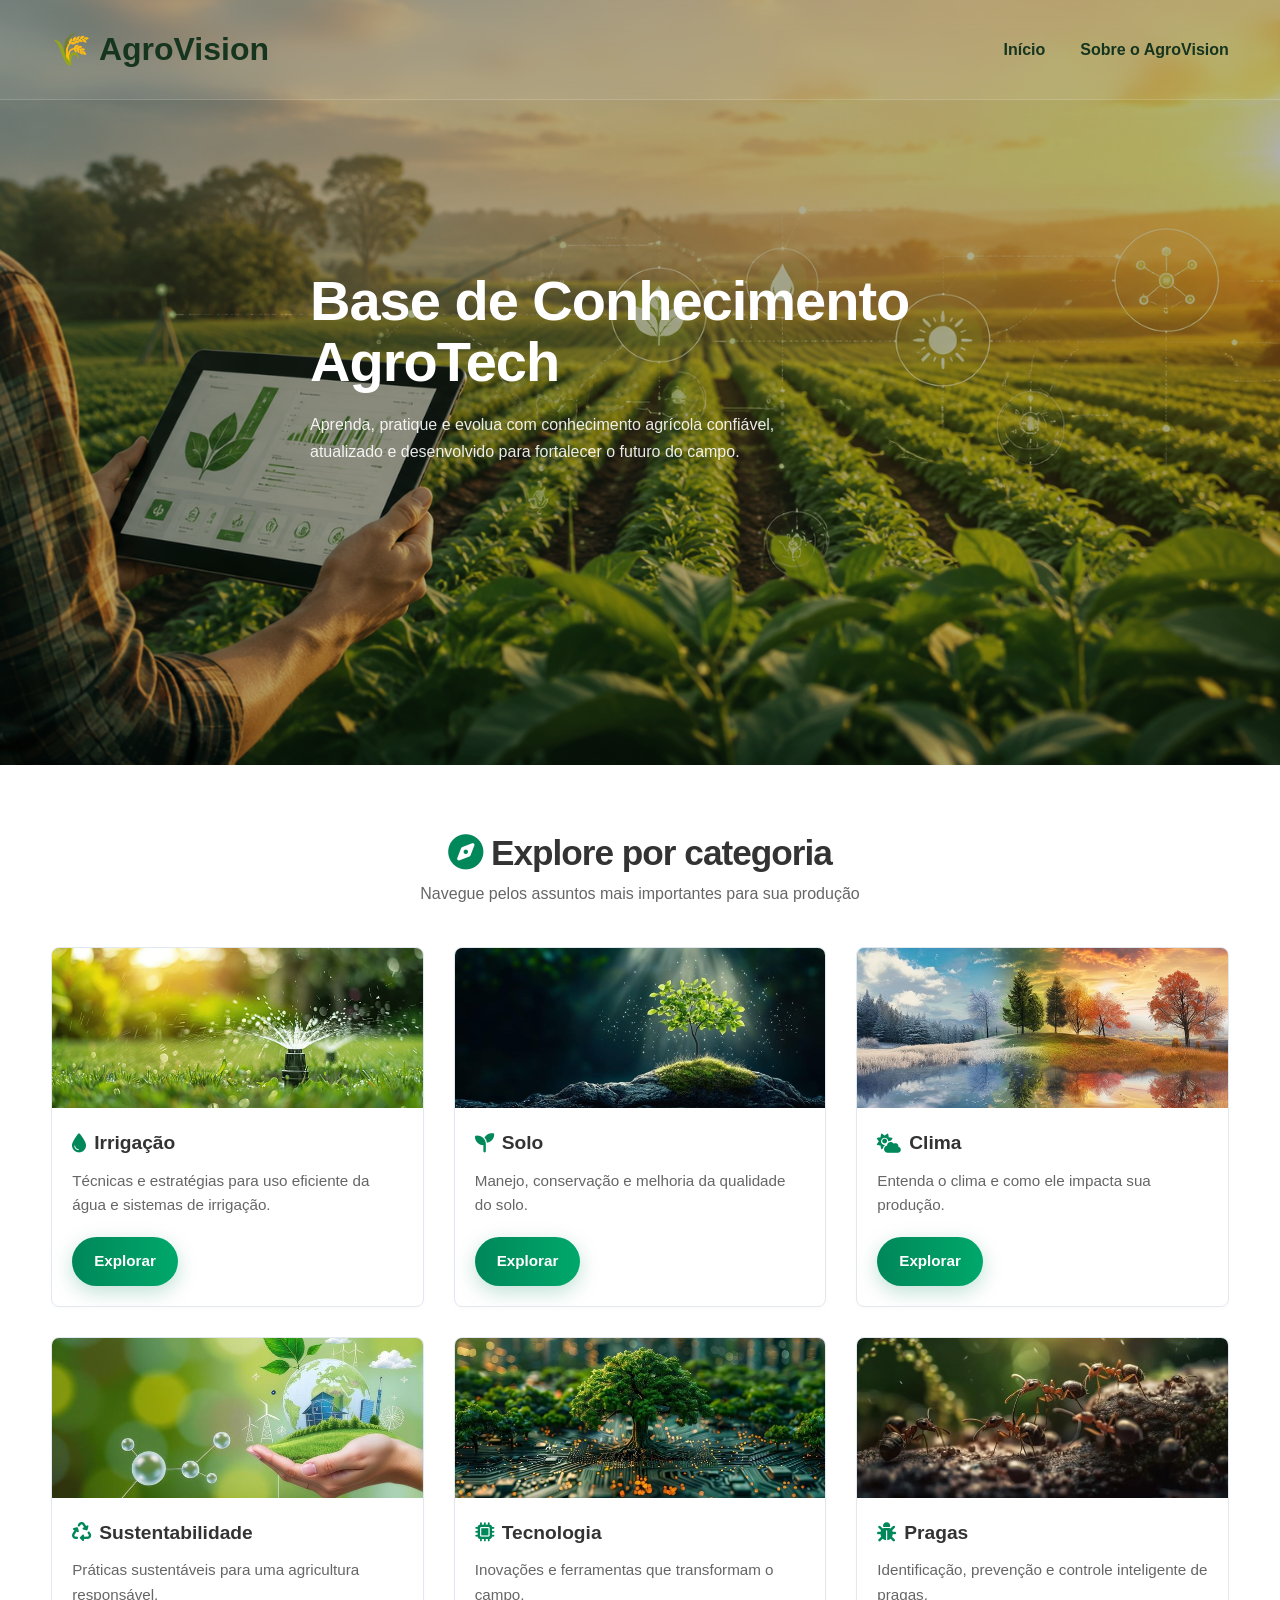
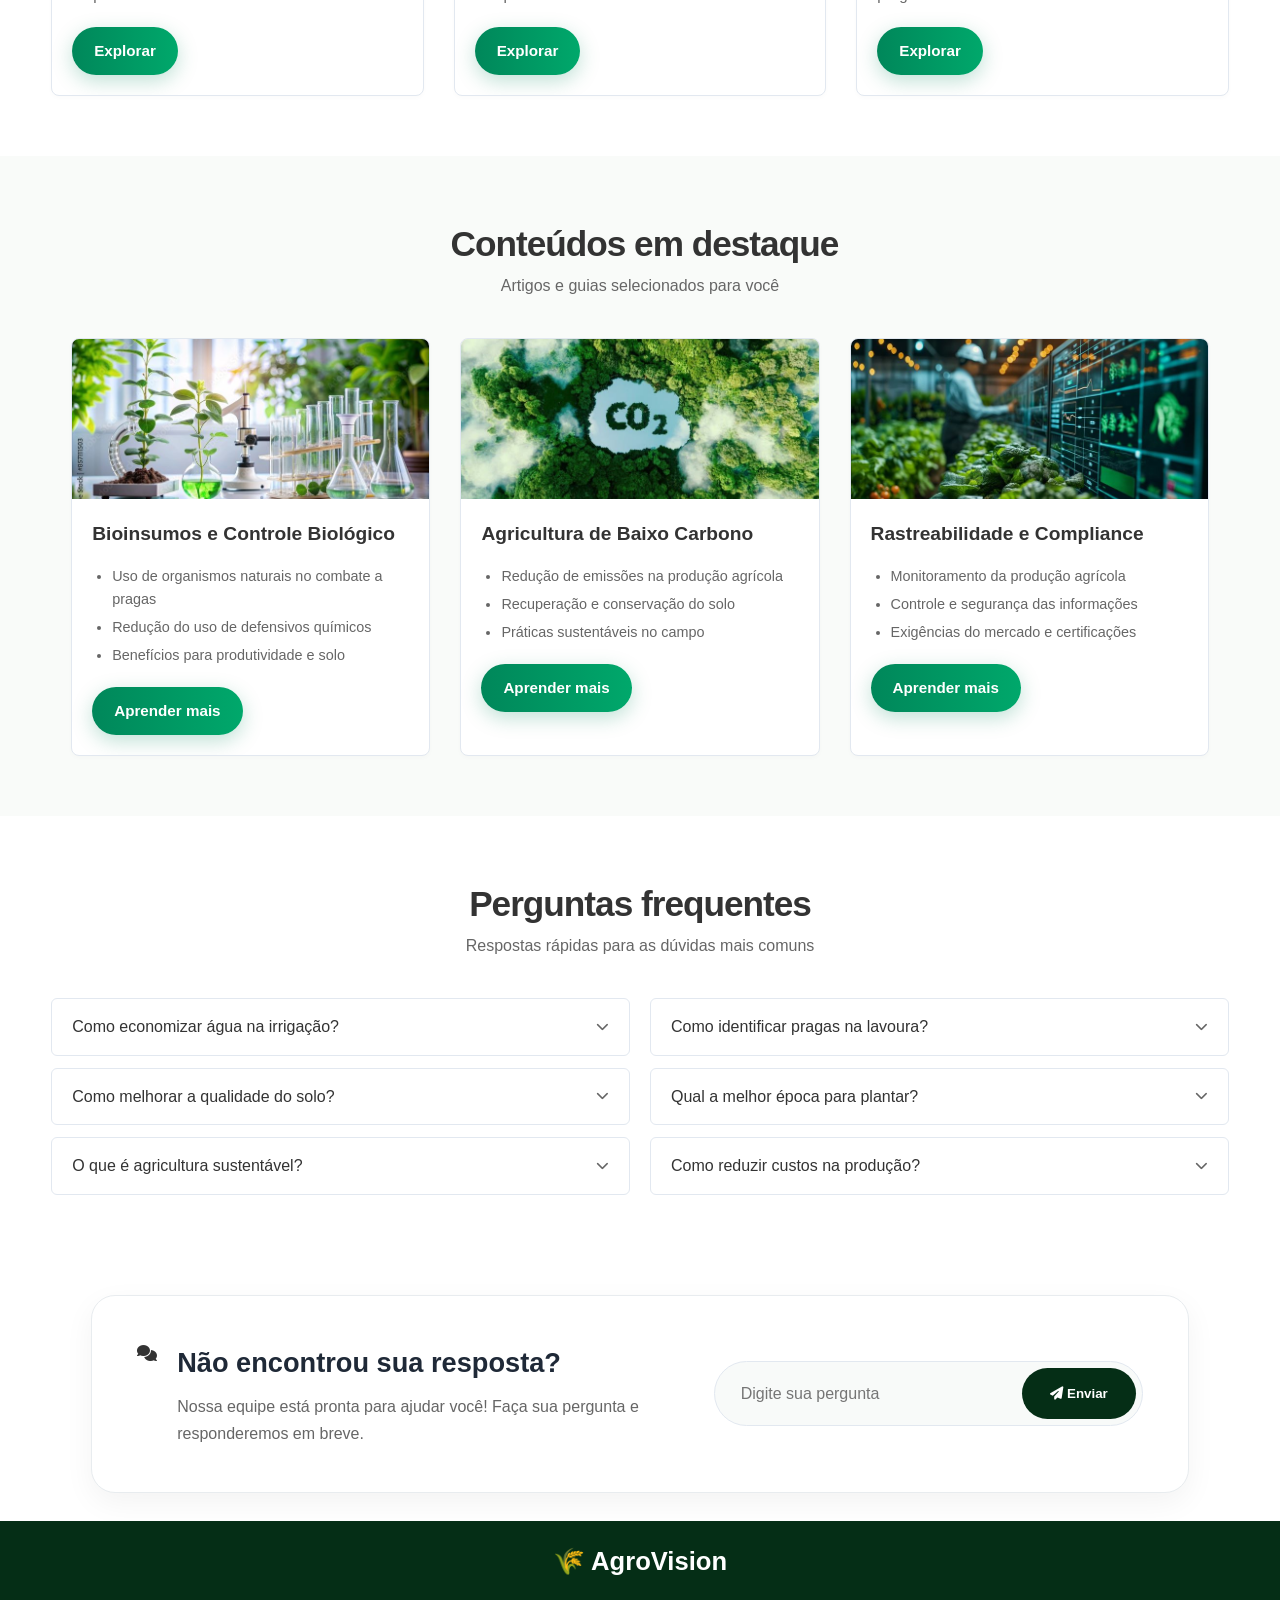
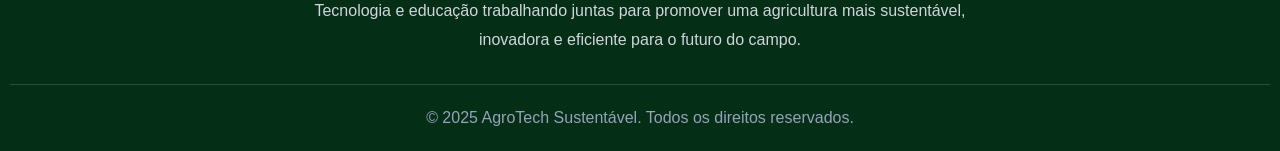
==== modulos/conhecimento/conhecimento.html @ 2d9ae477 "." ====
<!DOCTYPE html>
<html lang="pt-BR">
<head>
    <meta charset="UTF-8">
    <meta name="viewport" content="width=device-width, initial-scale=1.0">
    <title>Base de Conhecimento - AgroTech</title>
    <link rel="stylesheet" href="conhecimento.css">
    <!-- FontAwesome para os ícones (opcional, ou use seus próprios SVGs) -->
    <link rel="stylesheet"
href="https://cdnjs.cloudflare.com/ajax/libs/font-awesome/6.5.2/css/all.min.css">
<link rel="stylesheet" href="/css/global.css">
<script src="/js/global.js"></script>
</head>
<body>

    <!-- HEADER -->
    <header class="header">
    <div class="container nav">
        <div class="logo">
            🌾 AgroVision
        </div>

        <nav>
            <ul>
                <li><a href="../../index.html">Início</a></li>
                <li><a href="/modulos/sobre/sobre.html">Sobre o AgroVision</a></li>
            </ul>
        </nav>
    </div>
    </header>

    <!-- Hero Section -->
    <section class="hero">
    <div class="container">
        <h1>Base de Conhecimento AgroTech</h1>

        <p>
            Aprenda, pratique e evolua com conhecimento agrícola confiável,
            atualizado e desenvolvido para fortalecer o futuro do campo.
        </p>
    </div>
</section>

    <!-- Categorias -->
    <section class="section container">
        <div class="section-title">
            <h2><i class="fa-solid fa-compass text-green"></i> Explore por categoria</h2>
            <p>Navegue pelos assuntos mais importantes para sua produção</p>
        </div>

        <div class="grid-categories">
            <!-- Card 1 -->
<div class="card-category">

    <div class="card-img"
    style="background-image:url('/img/conhecimento/bannerirrigar_BDC.jpeg');">
    </div>

    <div class="card-content">
        <h3>
            <i class="fa-solid fa-droplet text-green"></i>
            Irrigação
        </h3>

        <p>
            Técnicas e estratégias para uso eficiente da água e sistemas de irrigação.
        </p>

        <a href="/modulos/conhecimento/conteudos/irrigacao.html" class="botao">
            Explorar
        </a>
    </div>

</div>

<!-- Card 2 -->
<div class="card-category">

    <div class="card-img"
    style="background-image:url('/img/conhecimento/bannersolo_BDC.jpeg');">
    </div>

    <div class="card-content">

        <h3>
            <i class="fa-solid fa-seedling text-green"></i>
            Solo
        </h3>

        <p>
            Manejo, conservação e melhoria da qualidade do solo.
        </p>

        <a href="/modulos/conhecimento/conteudos/solo.html" class="botao">
            Explorar
        </a>

    </div>

</div>

<!-- Card 3 -->
<div class="card-category">

    <div class="card-img"
    style="background-image:url('/img/conhecimento/bannerclima_BDC.jpeg');">
    </div>

    <div class="card-content">

        <h3>
            <i class="fa-solid fa-cloud-sun text-green"></i>
            Clima
        </h3>

        <p>
            Entenda o clima e como ele impacta sua produção.
        </p>

        <a href="/modulos/conhecimento/conteudos/clima.html" class="botao">
            Explorar
        </a>

    </div>

</div>

<!-- Card 4 -->
<div class="card-category">

    <div class="card-img"
    style="background-image:url('/img/conhecimento/bannersustentabilidade_BDC.jpeg');">
    </div>

    <div class="card-content">

        <h3>
            <i class="fa-solid fa-recycle text-green"></i>
            Sustentabilidade
        </h3>

        <p>
            Práticas sustentáveis para uma agricultura responsável.
        </p>

        <a href="/modulos/conhecimento/conteudos/sustentabilidade.html" class="botao">
            Explorar
        </a>

    </div>

</div>

<!-- Card 5 -->
<div class="card-category">

    <div class="card-img"
    style="background-image:url('/img/conhecimento/bannertech_BDC.jpeg');">
    </div>

    <div class="card-content">

        <h3>
            <i class="fa-solid fa-microchip text-green"></i>
            Tecnologia
        </h3>

        <p>
            Inovações e ferramentas que transformam o campo.
        </p>

        <a href="/modulos/conhecimento/conteudos/tecnologia.html" class="botao">
            Explorar
        </a>

    </div>

</div>

<!-- Card 6 -->
<div class="card-category">

    <div class="card-img"
    style="background-image:url('/img/conhecimento/bannerpragas_BDC.jpeg');">
    </div>

    <div class="card-content">

        <h3>
            <i class="fa-solid fa-bug text-green"></i>
            Pragas
        </h3>

        <p>
            Identificação, prevenção e controle inteligente de pragas.
        </p>

        <a href="/modulos/conhecimento/conteudos/pragas.html" class="botao">
            Explorar
        </a>

    </div>

</div>
</div>
</section>
    <!-- Conteúdos em Destaque -->
<section class="section section-gray">
<div class="container">

<div class="section-title">
<h2>
<i class="fa-solid fa-headse"></i>
Conteúdos em destaque
</h2>

<p>
Artigos e guias selecionados para você
</p>
</div>

<div class="grid-featured">

<!-- Artigo 1 -->

<div class="card-featured">

<div class="card-img"
style="background-image:url('/img/conhecimento/bannerbio_BDC.jpeg');">
</div>

<div class="card-content">

<h3>Bioinsumos e Controle Biológico</h3>

<ul>
<li>Uso de organismos naturais no combate a pragas</li>

<li>Redução do uso de defensivos químicos</li>

<li>Benefícios para produtividade e solo</li>
</ul>

<a href="/modulos/conhecimento/destaque/bioinsumos-controle-biologico.html" class="botao">
            Aprender mais
        </a>

</div>
</div>


<!-- Artigo 2 -->

<div class="card-featured">

<div class="card-img"
style="background-image:url('/img/conhecimento/bannerCO2_BDC.jpeg');">
</div>

<div class="card-content">

<h3>Agricultura de Baixo Carbono</h3>

<ul>

<li>Redução de emissões na produção agrícola</li>

<li>Recuperação e conservação do solo</li>

<li>Práticas sustentáveis no campo</li>

</ul>

<a href="/modulos/conhecimento/destaque/agricultura-baixo-carbono.html" class="botao">
            Aprender mais
        </a>

</div>
</div>


<!-- Artigo 3 -->

<div class="card-featured">

<div class="card-img"
style="background-image:url('/img/conhecimento/bannermonitorar_BDC.jpeg');">
</div>

<div class="card-content">

<h3>Rastreabilidade e Compliance</h3>

<ul>

<li>Monitoramento da produção agrícola</li>

<li>Controle e segurança das informações</li>

<li>Exigências do mercado e certificações</li>

</ul>

<a href="/modulos/conhecimento/destaque/rastreabilidade-compliance.html" class="botao">
            Aprender mais
        </a>

</div>
</div>

</div>
</div>
</section>

    <!-- Perguntas Frequentes -->
    <section class="section container">
        <div class="section-title">
            <h2>Perguntas frequentes</h2>
            <p>Respostas rápidas para as dúvidas mais comuns</p>
        </div>

        <div class="faq-grid">
            <div class="faq-col">
                <div class="faq-item">
                    <div class="faq-question">
                        <span>Como economizar água na irrigação?</span>
                        <i class="fa-solid fa-chevron-down"></i>
                    </div>
                    <div class="faq-answer">
                        <p>Utilize sistemas de gotejamento, monitore a umidade do solo e faça irrigações nos períodos mais frescos do dia (início da manhã ou fim da tarde) para reduzir a evaporação.</p>
                    </div>
                </div>
                <div class="faq-item">
                    <div class="faq-question">
                        <span>Como melhorar a qualidade do solo?</span>
                        <i class="fa-solid fa-chevron-down"></i>
                    </div>
                    <div class="faq-answer">
                        <p>Realize análise de solo regularmente, aplique matéria orgânica, faça rotação de culturas e evite o maquinário pesado excessivo para prevenir a compactação.</p>
                    </div>
                </div>
                <div class="faq-item">
                    <div class="faq-question">
                        <span>O que é agricultura sustentável?</span>
                        <i class="fa-solid fa-chevron-down"></i>
                    </div>
                    <div class="faq-answer">
                        <p>É um modelo que equilibra a produção de alimentos com a preservação ambiental, viabilidade econômica e justiça social, garantindo recursos para o futuro.</p>
                    </div>
                </div>
            </div>

            <div class="faq-col">
                <div class="faq-item">
                    <div class="faq-question">
                        <span>Como identificar pragas na lavoura?</span>
                        <i class="fa-solid fa-chevron-down"></i>
                    </div>
                    <div class="faq-answer">
                        <p>Faça o monitoramento constante caminhando pela área técnica (MIP), observe manchas, furos nas folhas e a presença direta de insetos ou vetores.</p>
                    </div>
                </div>
                <div class="faq-item">
                    <div class="faq-question">
                        <span>Qual a melhor época para plantar?</span>
                        <i class="fa-solid fa-chevron-down"></i>
                    </div>
                    <div class="faq-answer">
                        <p>Depende da cultura escolhida e do zoneamento climático da sua região. Consulte o calendário agrícola local ou o ZARC da Embrapa.</p>
                    </div>
                </div>
                <div class="faq-item">
                    <div class="faq-question">
                        <span>Como reduzir custos na produção?</span>
                        <i class="fa-solid fa-chevron-down"></i>
                    </div>
                    <div class="faq-answer">
                        <p>Invista em tecnologia de precisão, faça compras coletivas de insumos, previna pragas antes que virem infestações e faça a manutenção preventiva de maquinários.</p>
                    </div>
                </div>
            </div>
        </div>
    </section>

    <!-- Banner Final CTA -->
    <section class="container cta-section">
        <div class="cta-box">
            <div class="cta-content">
                <div class="cta-icon-wrapper">
                    <i class="fa-solid fa-comments"></i>
                </div>
                <div>
                    <h3>Não encontrou sua resposta?</h3>
                    <p>Nossa equipe está pronta para ajudar você! Faça sua pergunta e responderemos em breve.</p>
                </div>
            </div>
            <div class="search-box">
    <input type="text" placeholder="Digite sua pergunta">
    <button class="btn-search">
<i class="fa-solid fa-paper-plane"></i>
Enviar
</button>
</div>
        </div>
    </section>
    <!-- FOOTER -->
<footer>

    <div class="container footer-grid">

        <div class="footer-brand">

            <h3>
                🌾 AgroVision
            </h3>

            <p>
                Tecnologia e educação trabalhando juntas para promover uma
                agricultura mais sustentável, inovadora e eficiente para o
                futuro do campo.
            </p>

        </div>

    </div>

    <div class="copyright">
        <p>&copy; 2025 AgroTech Sustentável. Todos os direitos reservados.</p>
    </div>

</footer>

    <script src="/modulos/conhecimento/conteudos.js"></script>
<script src="/modulos/conhecimento/conhecimento.js"></script>
</body>
</html>
---- modulos/conhecimento/conhecimento.css ----
/* ========================================
   CONFIGURAÇÕES GERAIS E VARIÁVEIS
======================================== */
:root {
    --primary-color: #00875a;
    --primary-dark: #006644;
    --text-color: #333333;
    --text-light: #666666;
    --bg-light: #f9fbf9;
    --border-color: #e2e8f0;
    --white: #ffffff;
}

* {
    margin: 0;
    padding: 0;
    box-sizing: border-box;
    font-family: 'Segoe UI', Tahoma, Geneva, Verdana, sans-serif;
}

body {
    background-color: var(--white);
    color: var(--text-color);
    line-height: 1.6;
}

/* Base unificada para o alinhamento centralizado das seções */
.container {
    width: 100%;
    max-width: 1200px;
    margin: 0 auto;
    padding: 0 20px;
}

.text-green {
    color: var(--primary-color);
}

/* ========================================
   HERO PROFISSIONAL
======================================== */

.hero{
    min-height:85vh;

    background:
    linear-gradient(
        rgba(0,0,0,.30),
        rgba(0,0,0,.30)
    ),
    url('/img/conhecimento/bannerconhecimento.png');

    background-size:cover;
    background-position:center;

    display:flex;
    align-items:center;
}

.hero .container{
    max-width:700px;

    display:flex;
    flex-direction:column;
    align-items:flex-start;

    padding:0 20px;
}

.hero h1{
font-size:3.5rem;
font-weight:700;
letter-spacing:-1px;
line-height:1.1;

color:white;

margin-bottom:18px;
}

.hero p{

max-width:520px;

font-size:1rem;

font-weight:400;

line-height:1.7;

color:rgba(255,255,255,.90);

margin-bottom:30px;
}

.hero .botao{
padding:14px 28px;

border-radius:50px;

background:#00875a;

color:white;

font-weight:600;

text-decoration:none;

transition:.3s;
}

.hero .botao:hover{
transform:translateY(-3px);
background:#006644;
}

/* Responsivo */

@media(max-width:768px){

.hero{
min-height:70vh;
text-align:center;
}

.hero .container{
align-items:center;
}

.hero h1{
font-size:2.5rem;
}

.hero p{
font-size:1rem;
}

}
/* ========================================
   BOTÕES E ELEMENTOS DE INTERAÇÃO
======================================== */

.botao{

display:inline-flex;
align-items:center;
justify-content:center;

padding:12px 22px;

background:linear-gradient(
90deg,
#00875a,
#00a86b
);

color:white;
text-decoration:none;

font-weight:600;
font-size:.95rem;

border-radius:50px;

transition:.4s;

box-shadow:
0 6px 20px rgba(0,135,90,.25);
}

.botao:hover{

transform:translateY(-4px);

box-shadow:
0 12px 25px rgba(0,135,90,.35);

background:linear-gradient(
90deg,
#006644,
#00875a
);

}
.btn-primary {
    background-color: var(--primary-color);
    color: var(--white) !important;
    padding: 8px 16px;
    border-radius: 6px;
    transition: background 0.3s;
    text-decoration: none;
}

.btn-primary:hover {
    background-color: var(--primary-dark);
}

.btn-outline {
    display: inline-block;
    border: 1px solid var(--border-color);
    color: var(--text-color);
    text-decoration: none;
    padding: 6px 16px;
    border-radius: 4px;
    font-size: 0.9rem;
    transition: all 0.3s;
    text-align: center;
}

.btn-outline:hover {
    border-color: var(--primary-color);
    color: var(--primary-color);
}

/* ========================================
   SEÇÕES GERAIS E GRIDS
======================================== */
.section {
    padding: 60px 0;
}

.section-gray {
    background-color: var(--bg-light);
}

.section-title {
    text-align: center;
    margin-bottom: 40px;
}

.section-title h2{
font-size:2.2rem;
font-weight:700;
letter-spacing:-1px;
}

.section-title p {
    color: var(--text-light);
}

/* Grid estrutural das Categorias */
.grid-categories, 
.grid-featured {
    display: grid;
    grid-template-columns: repeat(auto-fit, minmax(320px, 1fr));
    gap: 30px;
}

/* ========================================
   CARDS (CATEGORIAS E DESTAQUES)
======================================== */
.card-category, 
.card-featured {
    background: var(--white);
    border: 1px solid var(--border-color);
    border-radius: 8px;
    overflow: hidden;
    box-shadow: 0 2px 5px rgba(0,0,0,0.02);
}

.card-img {
    height: 160px;
    background-size: cover;
    background-position: center;
    position: relative;
}

.card-content {
    padding: 20px;
}

.card-content h3 {
    margin-bottom: 10px;
    font-size: 1.2rem;
    display: flex;
    align-items: center;
    gap: 8px;
}

.card-content p {
    color: var(--text-light);
    font-size: 0.95rem;
    margin-bottom: 20px;
    min-height: 45px;
}

/* Emblemas / Badges dos Cards */
.badges {
    position: absolute;
    top: 15px;
    left: 15px;
    right: 15px;
    display: flex;
    justify-content: space-between;
}

.badge {
    padding: 4px 10px;
    border-radius: 20px;
    font-size: 0.75rem;
    font-weight: bold;
    color: var(--white);
}

.badge-irriga { background-color: #2b6cb0; }
.badge-solo { background-color: #744210; }
.badge-sust { background-color: #2f855a; }

.badge-level { background-color: #ecc94b; color: #744210; }
.badge-level-easy { background-color: #48bb78; }
.badge-level-hard { background-color: #f56565; }

.card-featured ul {
    margin: 15px 0 20px 20px;
    color: var(--text-light);
    font-size: 0.9rem;
}

.card-featured ul li {
    margin-bottom: 5px;
}

/* ========================================
   FAQ (SISTEMA DE ACORDEÃO)
======================================== */
.faq-grid {
    display: grid;
    grid-template-columns: 1fr 1fr;
    gap: 20px;
}

@media (max-width: 768px) {
    .faq-grid { grid-template-columns: 1fr; }
}

.faq-item {
    border: 1px solid var(--border-color);
    border-radius: 6px;
    margin-bottom: 12px;
    background: var(--white);
    overflow: hidden;
}

.faq-question {
    padding: 15px 20px;
    display: flex;
    justify-content: space-between;
    align-items: center;
    cursor: pointer;
    font-weight: 500;
    user-select: none;
}

.faq-question i {
    font-size: 0.8rem;
    transition: transform 0.3s;
    color: var(--text-light);
}

.faq-answer {
    max-height: 0;
    overflow: hidden;
    transition: max-height 0.3s ease-out;
    background-color: var(--bg-light);
}

.faq-answer p {
    padding: 15px 20px;
    color: var(--text-light);
    font-size: 0.95rem;
}

.faq-item.active .faq-answer {
    max-height: 200px;
}

.faq-item.active .faq-question i {
    transform: rotate(180deg);
}

/* ========================================

   CTA - ÁREA DE PERGUNTAS

======================================== */
.cta-section{
    padding: 28px 40px;
    margin-top: 40px;
    margin-bottom: 60px;
}


.cta-box{
background:white;
border:1px solid #e8ecef;
border-radius:24px;
padding:45px;
display:grid;
grid-template-columns:1fr .8fr;
align-items:center;
gap:40px;
box-shadow:
0 10px 30px rgba(0,0,0,.05);
transition:.4s;
}



.cta-box:hover{
transform:translateY(-4px);
box-shadow:
0 15px 40px rgba(0,0,0,.08);
}



.cta-content{
display:flex;
align-items:flex-start;
gap:20px;
}



.cta-icon{
    min-width: 800px;      /* Aumentado de 65px para 80px */
    height: 800px;         /* Aumentado de 65px para 80px */
    display: flex;
    align-items: center;
    justify-content: center;
    font-size: 2.2rem;    /* Aumentado de 1.5rem para 2.2rem */
    border-radius: 18px;
    background: #e8f7ef;
    color: #00875a;
}



.cta-content h3{
font-size:1.7rem;
margin-bottom:8px;
color:#1f2937;
}



.cta-content p{
line-height:1.7;
color:#666;
max-width:500px;
}



/* campo */
.search-box{
display:flex;
background:#f8faf9;
border:1px solid #e2e8f0;
border-radius:60px;
padding:6px;
height:65px;
}



.search-box input{
flex:1;
border:none;
background:transparent;
padding:0 20px;
outline:none;
font-size:1rem;
}



.btn-search{
border:none;
padding:0 28px;
border-radius:50px;
background:#052e16;
color:white;
font-weight:600;
cursor:pointer;
transition:.3s;
}



.btn-search:hover{
background:#006644;
}



@media(max-width:900px){



.cta-box{
grid-template-columns:1fr;
text-align:center;
}



.cta-content{
flex-direction:column;
align-items:center;
}



}
---- css/global.css ----
/* ========================================
   CONTAINER
======================================== */

.container {
    width: 92%;
    max-width: 1400px;
    margin: 0 auto;
}

/* ========================================
   HEADER
======================================== */

.header {
    position: fixed;
    top: 0;
    left: 0;
    width: 100%;
    z-index: 999;
    backdrop-filter: blur(12px);
    background: rgba(255,255,255,0.08);
    border-bottom: 1px solid rgba(255,255,255,0.15);
    transition: .3s;
}

/* ========================================
   NAVBAR
======================================== */

.nav {
    display: flex;
    justify-content: space-between;
    align-items: center;
    padding: 24px 0;
}

/* ========================================
   LOGO
======================================== */

.logo {
    display: flex;
    align-items: center;
    gap: 12px;
    font-size: 2rem;
    font-weight: 800;
    color: #16351f;
}

/* ========================================
   MENU
======================================== */

nav ul {
    display: flex;
    align-items: center;
    gap: 35px;
    list-style: none;
}

nav a {
    text-decoration: none;
    color: #16351f;
    font-size: 1rem;
    font-weight: 600;
    position: relative;
    transition: .3s;
}

/* LINHA MENU */

nav a::after {
    content: '';
    position: absolute;
    left: 0;
    bottom: -6px;
    width: 0;
    height: 2px;
    background: #2E7D32;
    transition: .3s;
}

nav a:hover::after {
    width: 100%;
}

nav a.active::after {
    width: 100%;
}

/* FOOTER */

footer {
    width: 100%;
    background: #052e16;
    color: white;
    padding: 20px 10px;
}

.footer-grid {
    max-width: 1200px;
    margin: 0 auto;
    display: flex;
    justify-content: center;
    align-items: center;
}

.footer-brand {
    text-align: center;
    max-width: 700px;
}

.footer-brand h3 {
    font-size: 1.6rem;
    margin-bottom: 15px;
}

.footer-brand p {
    color: #d1d5db;
    line-height: 1.8;
}

.copyright {
    border-top: 1px solid rgba(255,255,255,.15);
    margin-top: 30px;
    padding-top: 20px;
    text-align: center;
    color: #94a3b8;
}

/* RESPONSIVO FOOTER */

@media(max-width: 768px) {
    .footer-brand h3 {
        font-size: 1.2rem;
    }
}
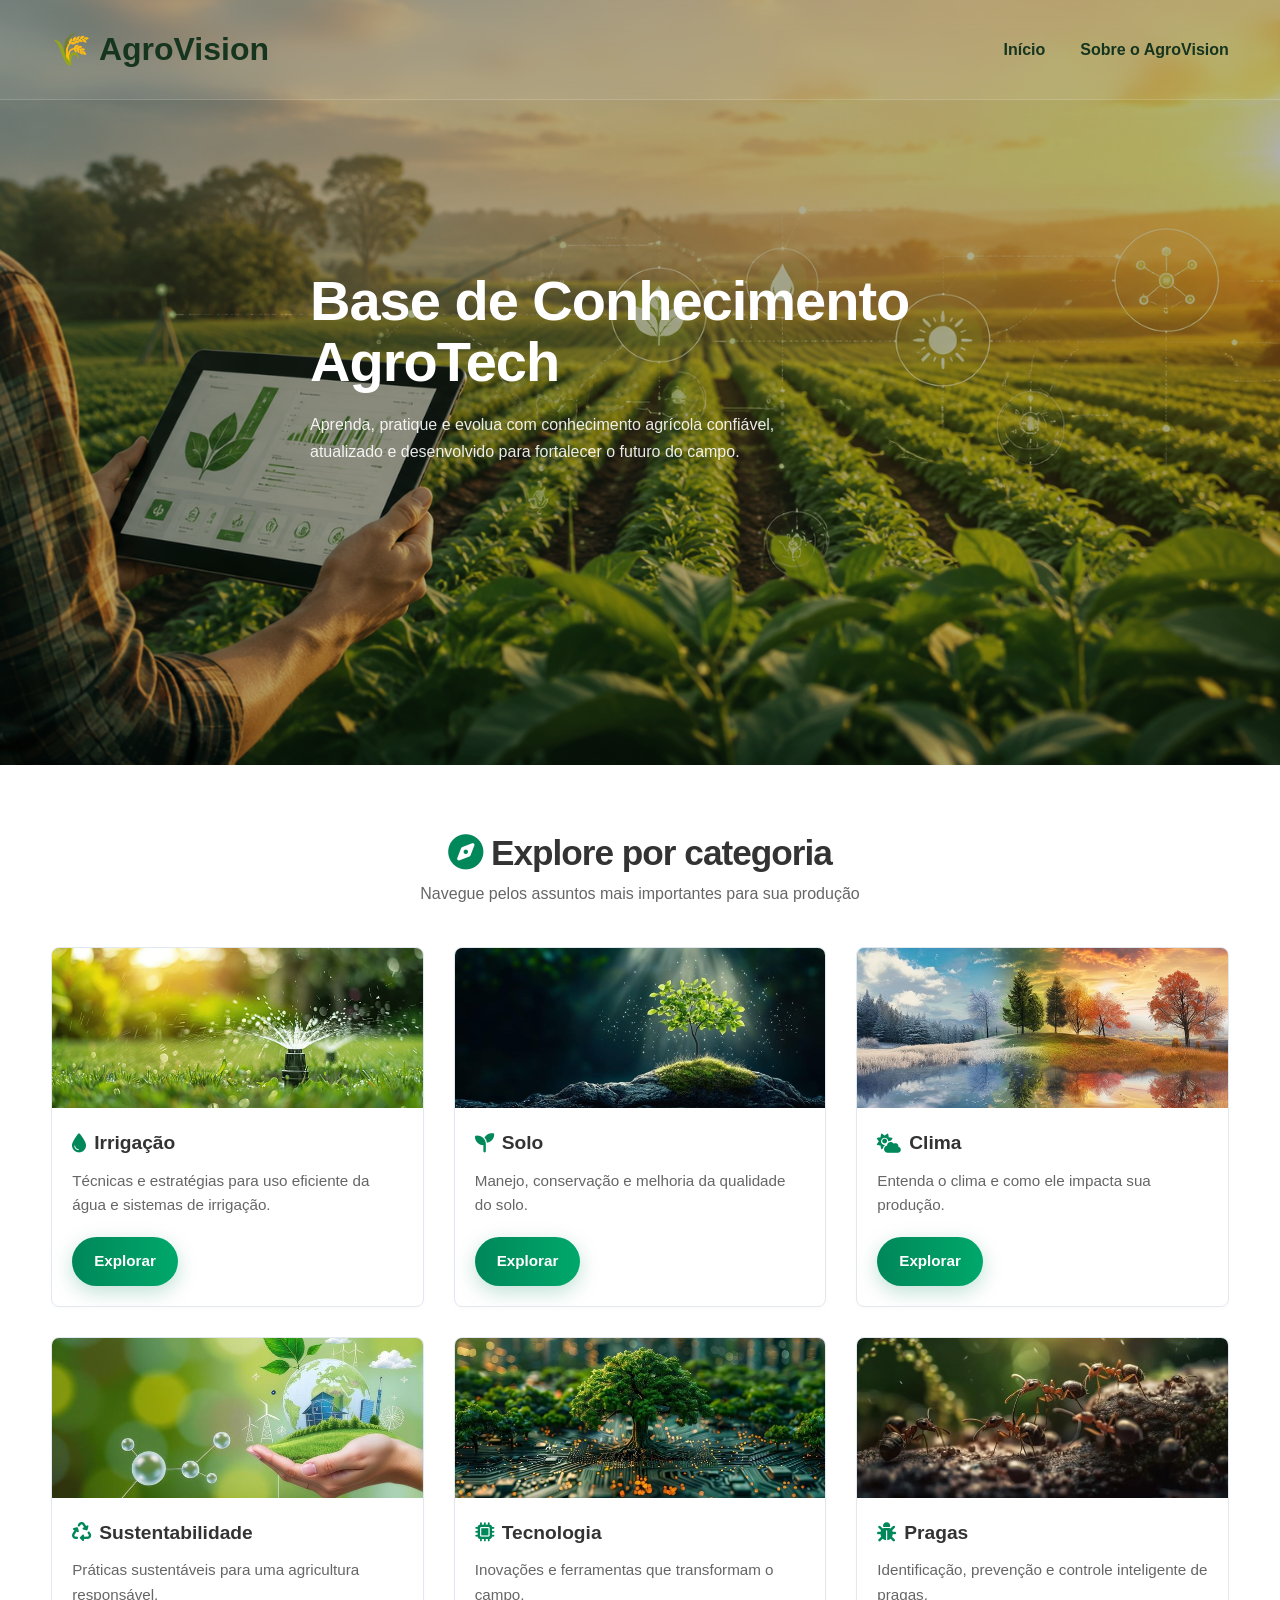
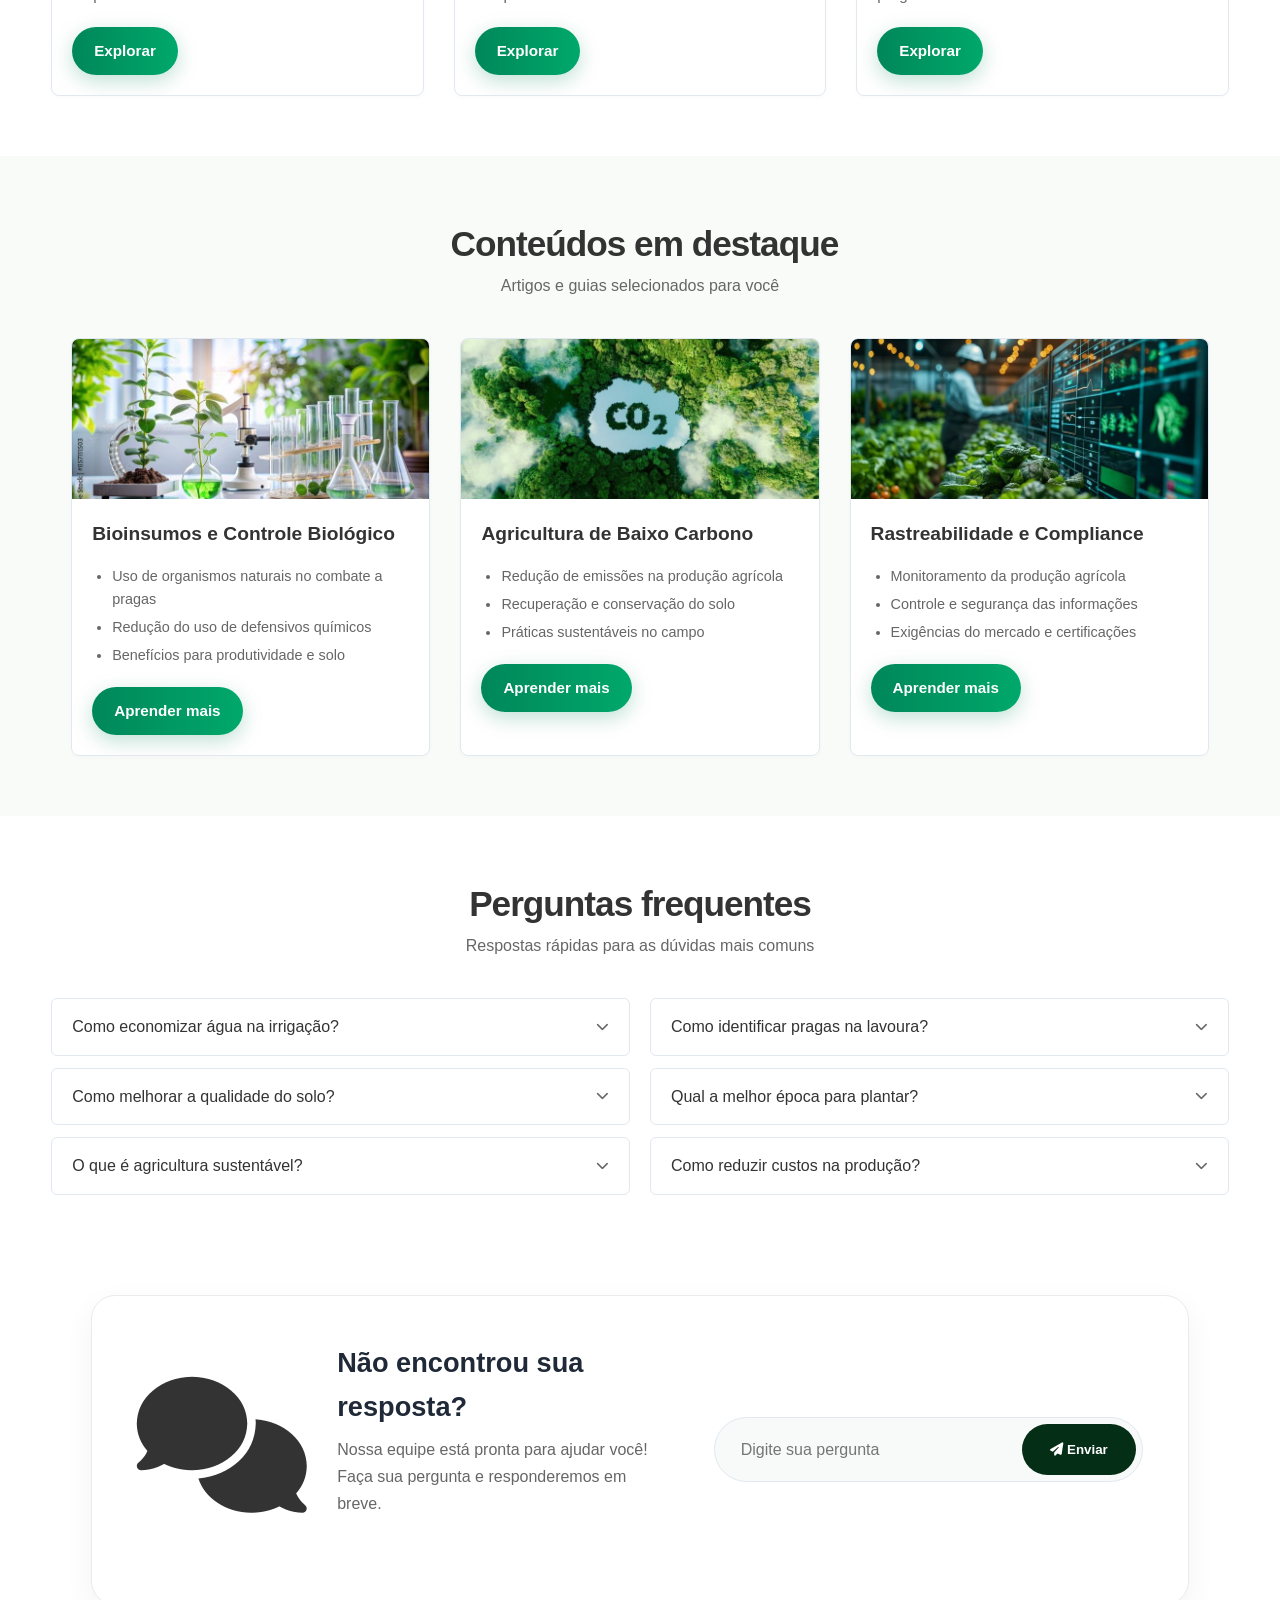
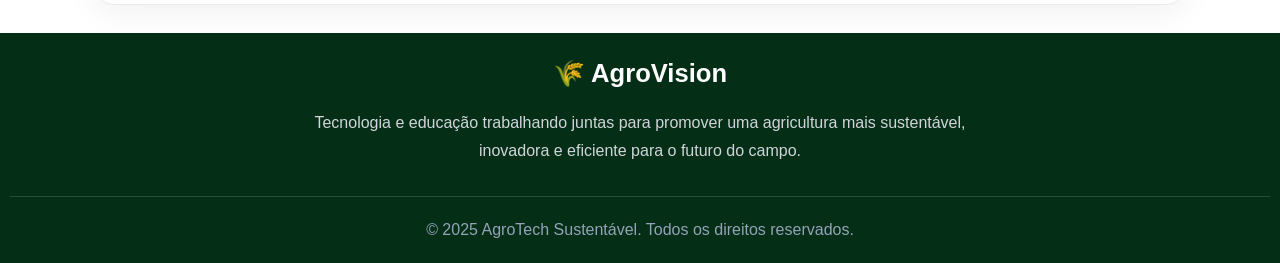
==== commit 932dd845: "." ====
--- a/modulos/conhecimento/conhecimento.html
+++ b/modulos/conhecimento/conhecimento.html
@@ -386,7 +386,7 @@
     <section class="container cta-section">
         <div class="cta-box">
             <div class="cta-content">
-                <div class="cta-icon-wrapper">
+                <div class="cta-icon">
                     <i class="fa-solid fa-comments"></i>
                 </div>
                 <div>
--- a/modulos/conhecimento/conhecimento.css
+++ b/modulos/conhecimento/conhecimento.css
@@ -423,15 +423,9 @@
 
 
 .cta-icon{
-    min-width: 800px;      /* Aumentado de 65px para 80px */
-    height: 800px;         /* Aumentado de 65px para 80px */
-    display: flex;
-    align-items: center;
-    justify-content: center;
-    font-size: 2.2rem;    /* Aumentado de 1.5rem para 2.2rem */
-    border-radius: 18px;
-    background: #e8f7ef;
-    color: #00875a;
+    font-size:8.5rem;
+font-weight:700;
+letter-spacing:10px;
 }
 
 
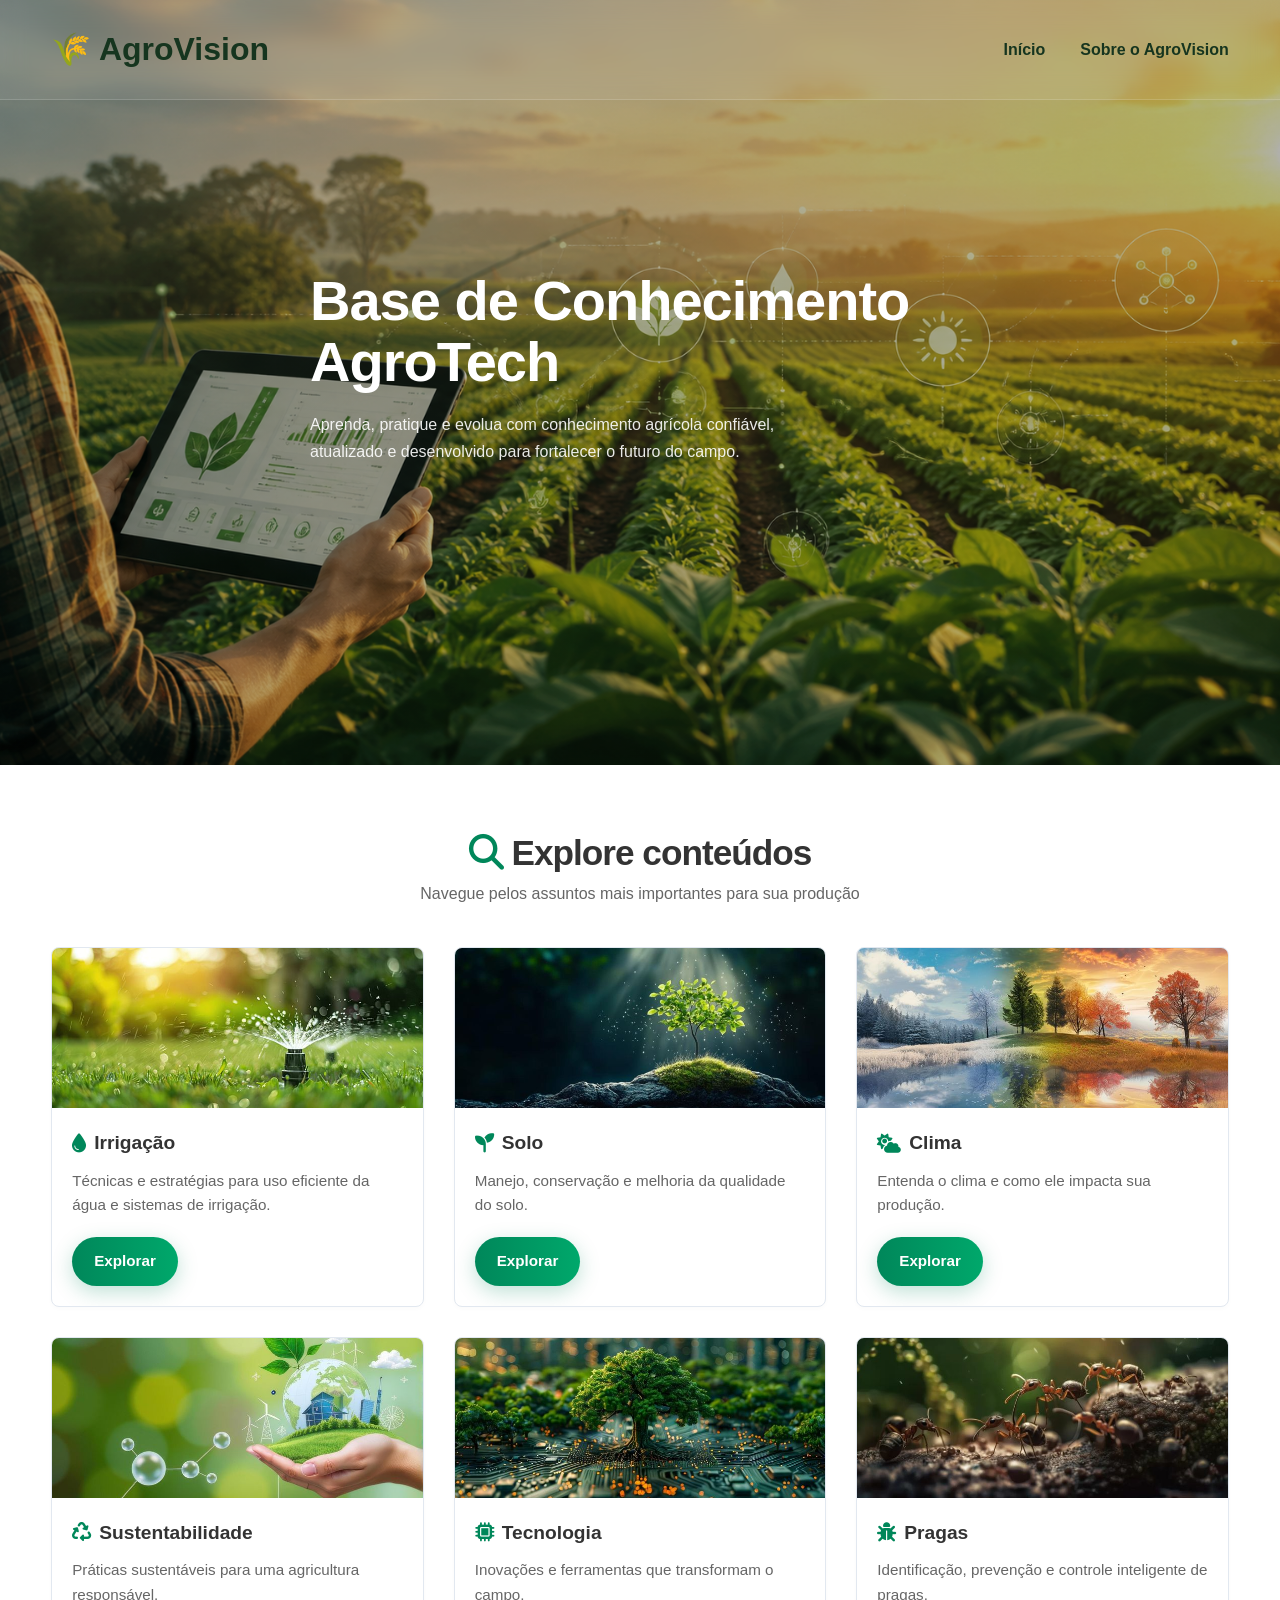
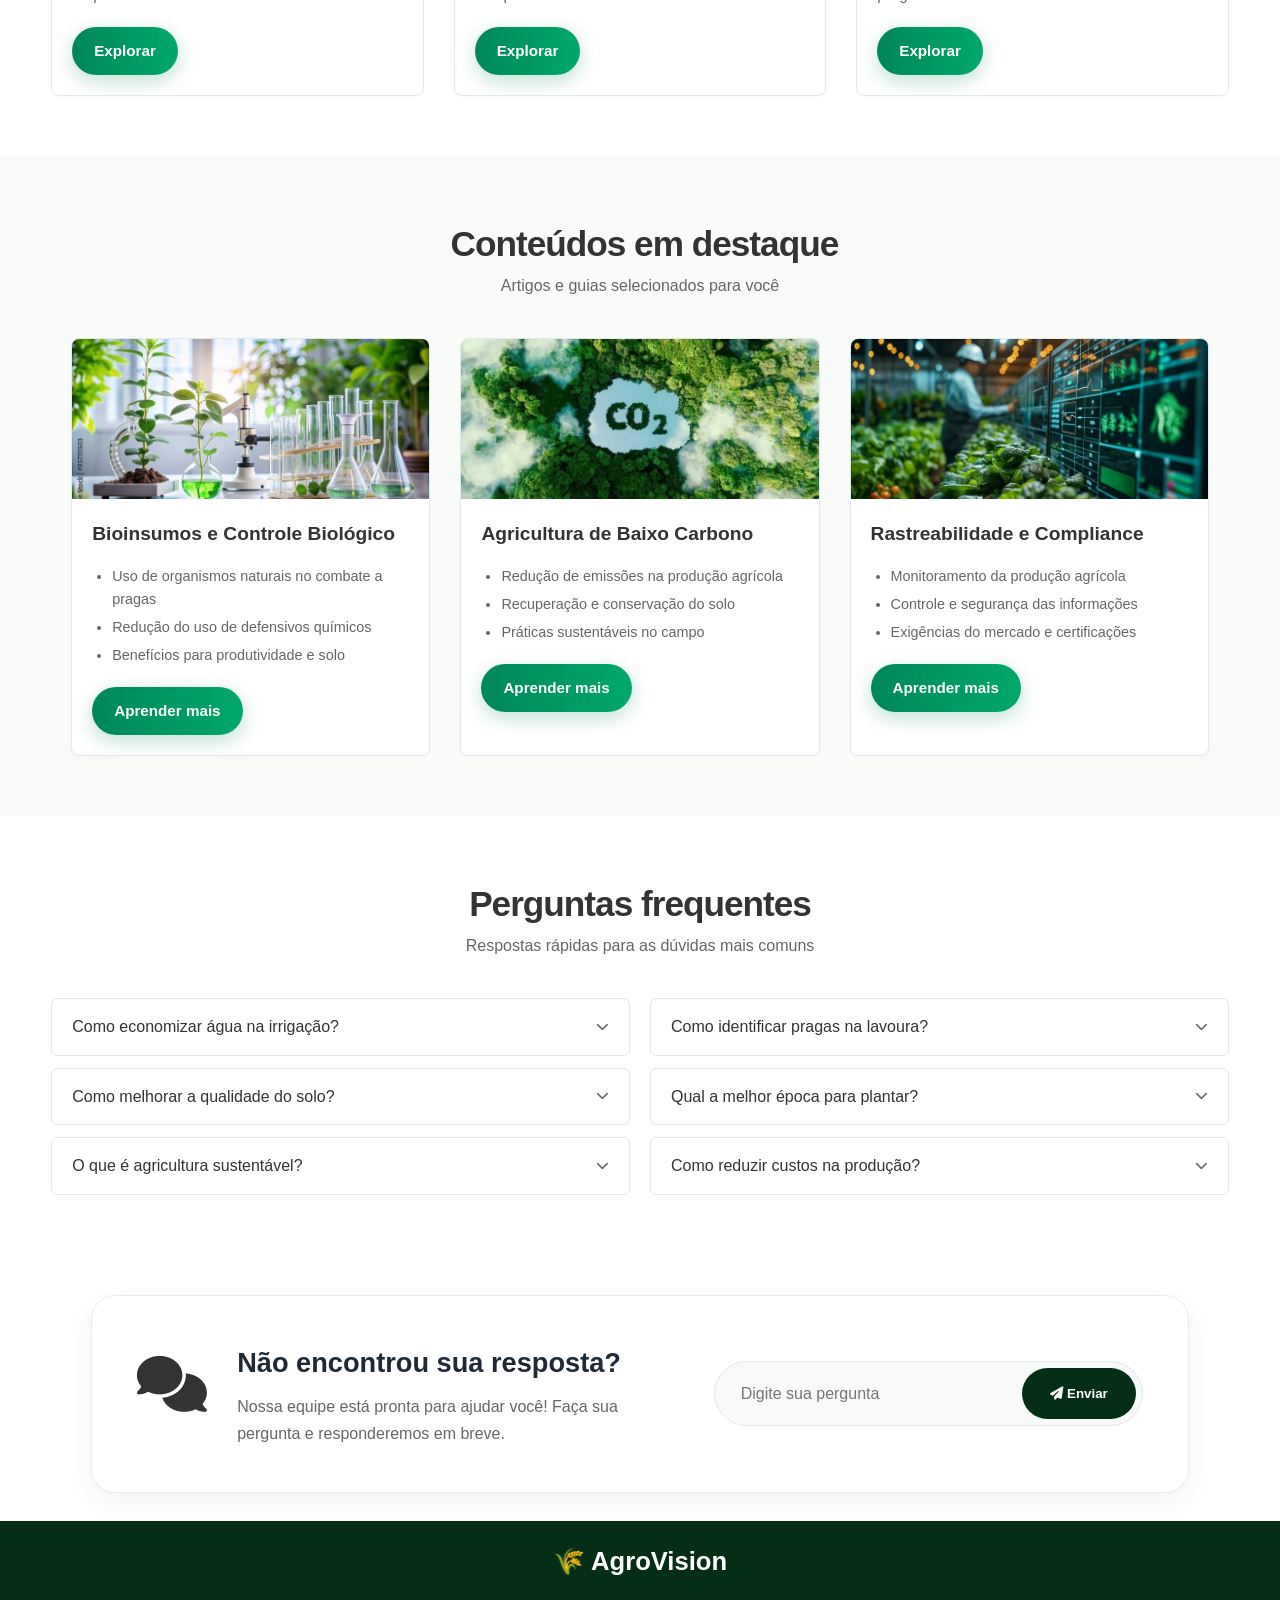
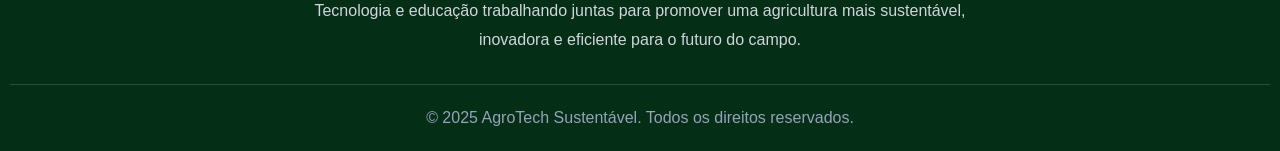
==== commit 8347390e: "update icon" ====
--- a/modulos/conhecimento/conhecimento.html
+++ b/modulos/conhecimento/conhecimento.html
@@ -44,7 +44,7 @@
     <!-- Categorias -->
     <section class="section container">
         <div class="section-title">
-            <h2><i class="fa-solid fa-compass text-green"></i> Explore por categoria</h2>
+            <h2><i class="fa-solid fa-magnifying-glass text-green"></i> Explore conteúdos</h2>
             <p>Navegue pelos assuntos mais importantes para sua produção</p>
         </div>
 
--- a/modulos/conhecimento/conhecimento.css
+++ b/modulos/conhecimento/conhecimento.css
@@ -423,7 +423,7 @@
 
 
 .cta-icon{
-    font-size:8.5rem;
+    font-size:3.5rem;
 font-weight:700;
 letter-spacing:10px;
 }
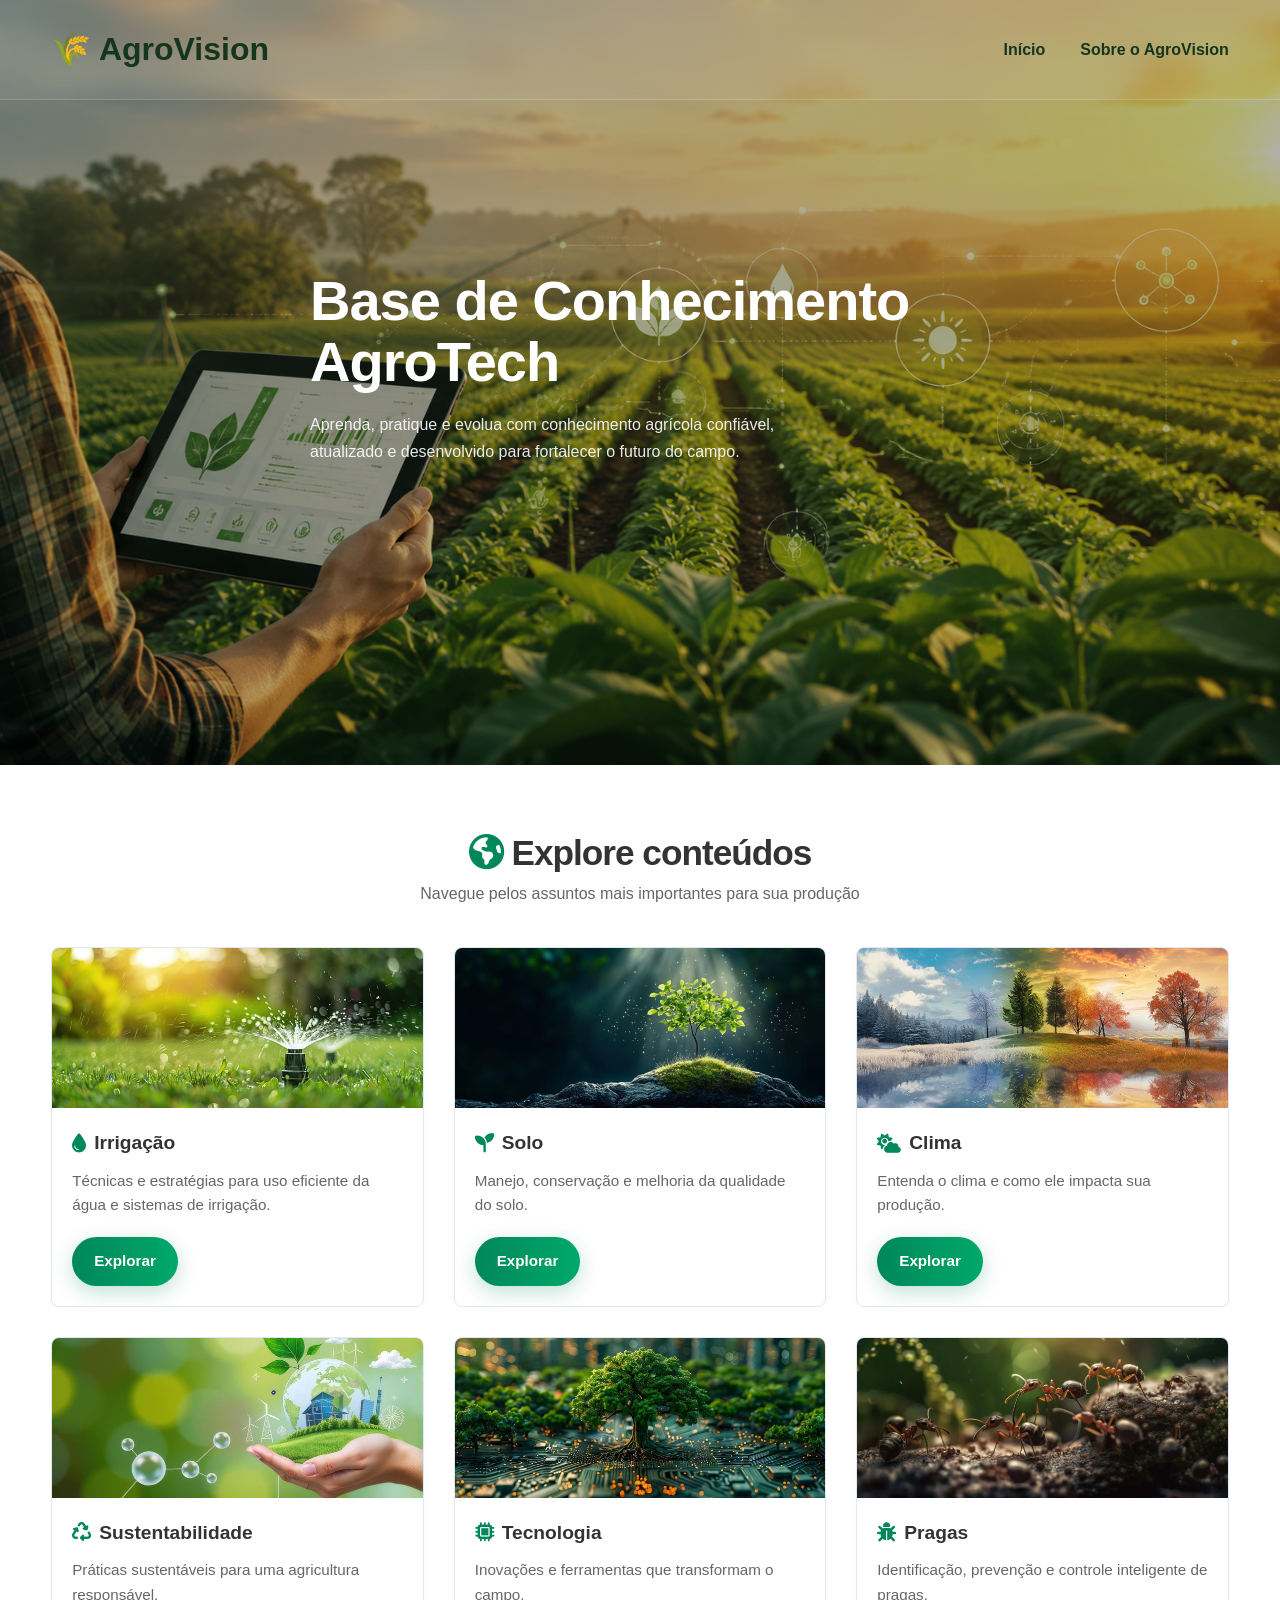
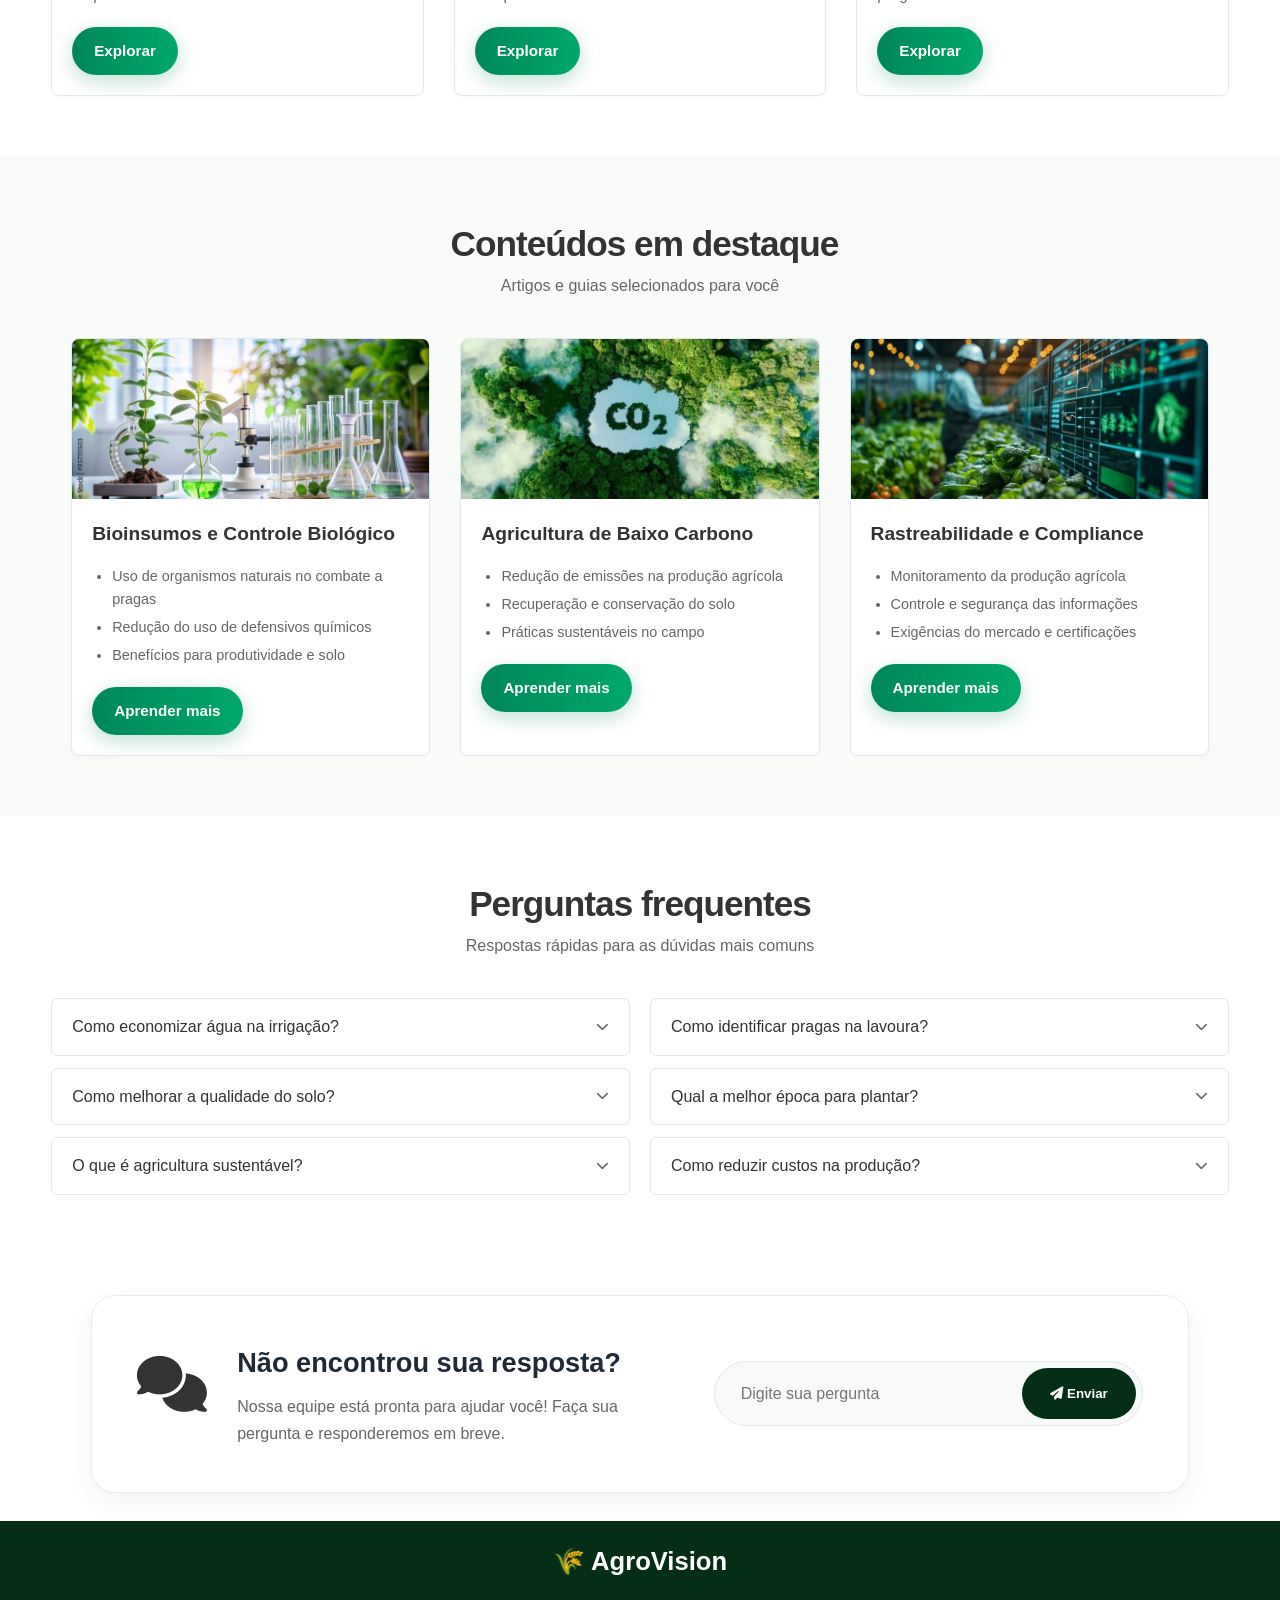
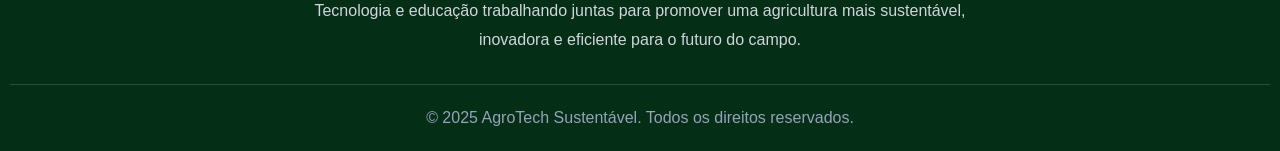
==== commit f8948866: "update <i class="fa-solid fa-earth-americas text-green"></i>" ====
--- a/modulos/conhecimento/conhecimento.html
+++ b/modulos/conhecimento/conhecimento.html
@@ -44,7 +44,7 @@
     <!-- Categorias -->
     <section class="section container">
         <div class="section-title">
-            <h2><i class="fa-solid fa-magnifying-glass text-green"></i> Explore conteúdos</h2>
+            <h2><i class="fa-solid fa-earth-americas text-green"></i> Explore conteúdos</h2>
             <p>Navegue pelos assuntos mais importantes para sua produção</p>
         </div>
 
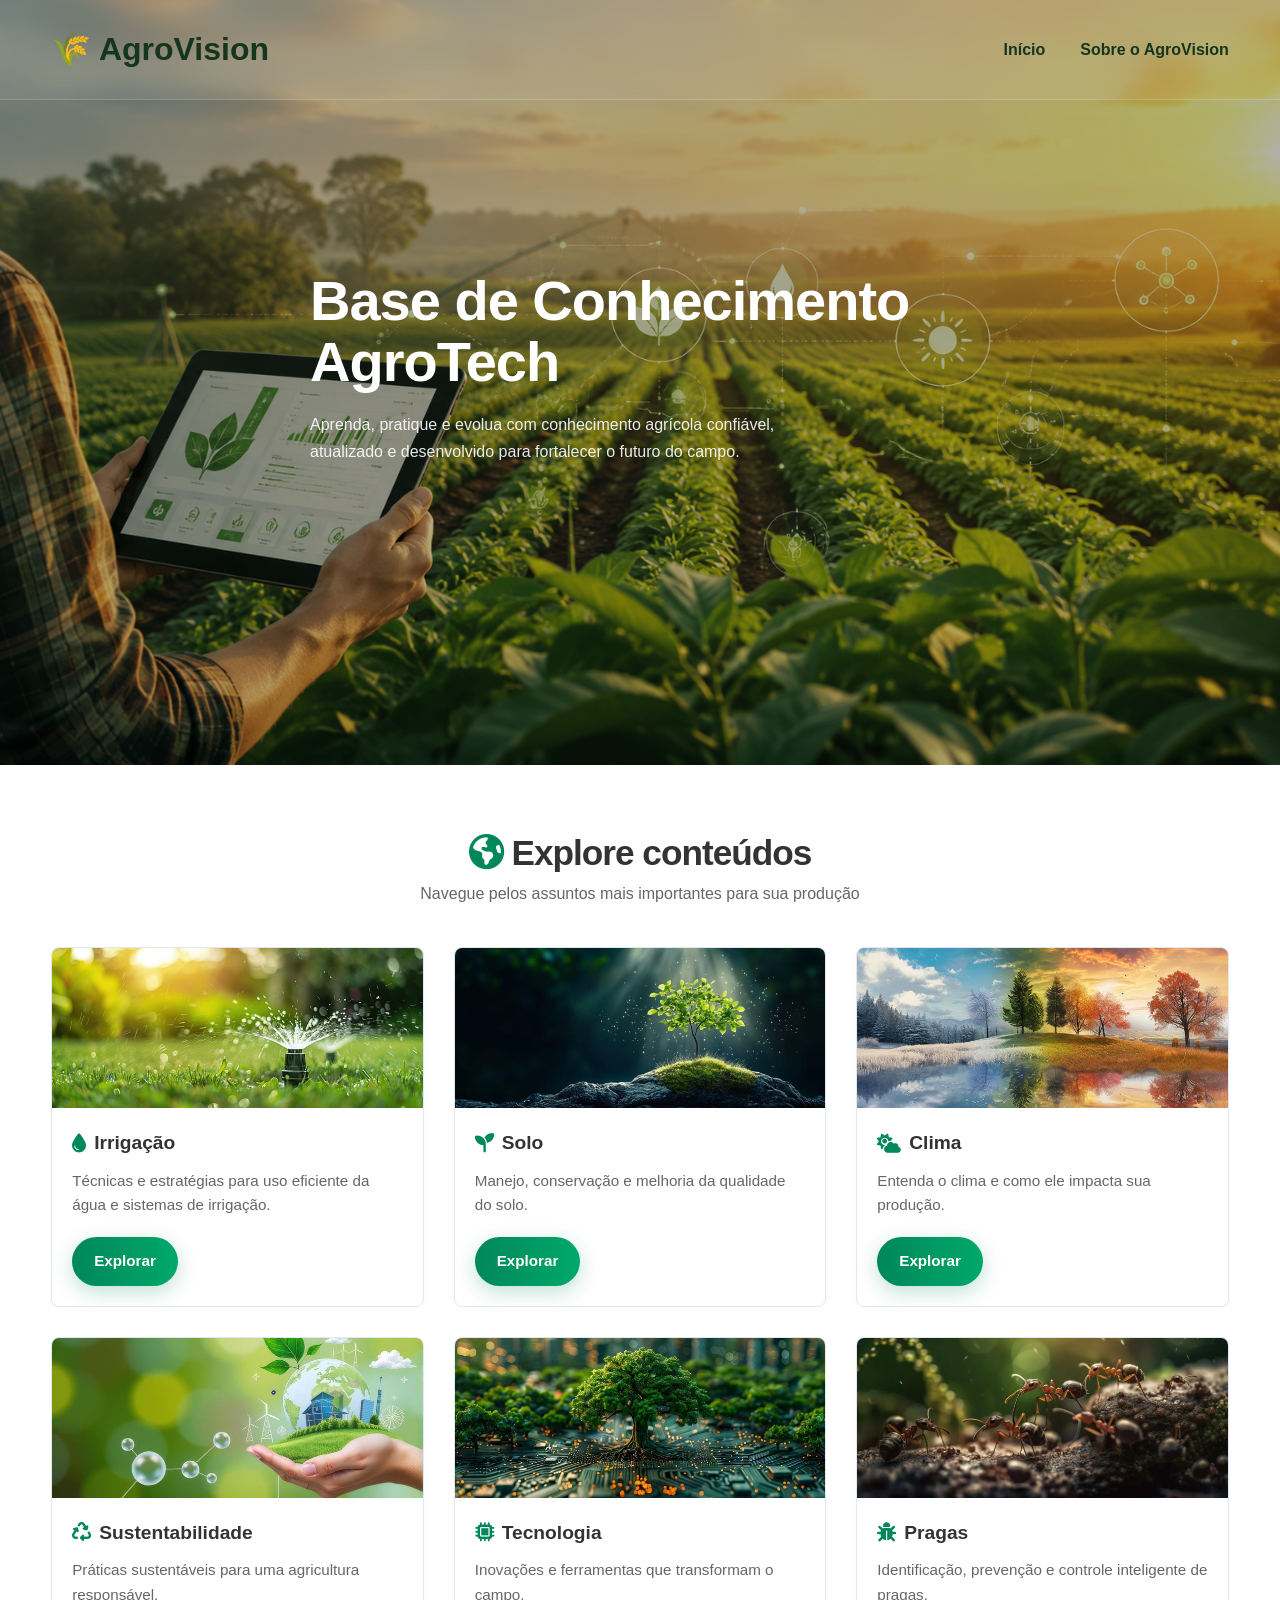
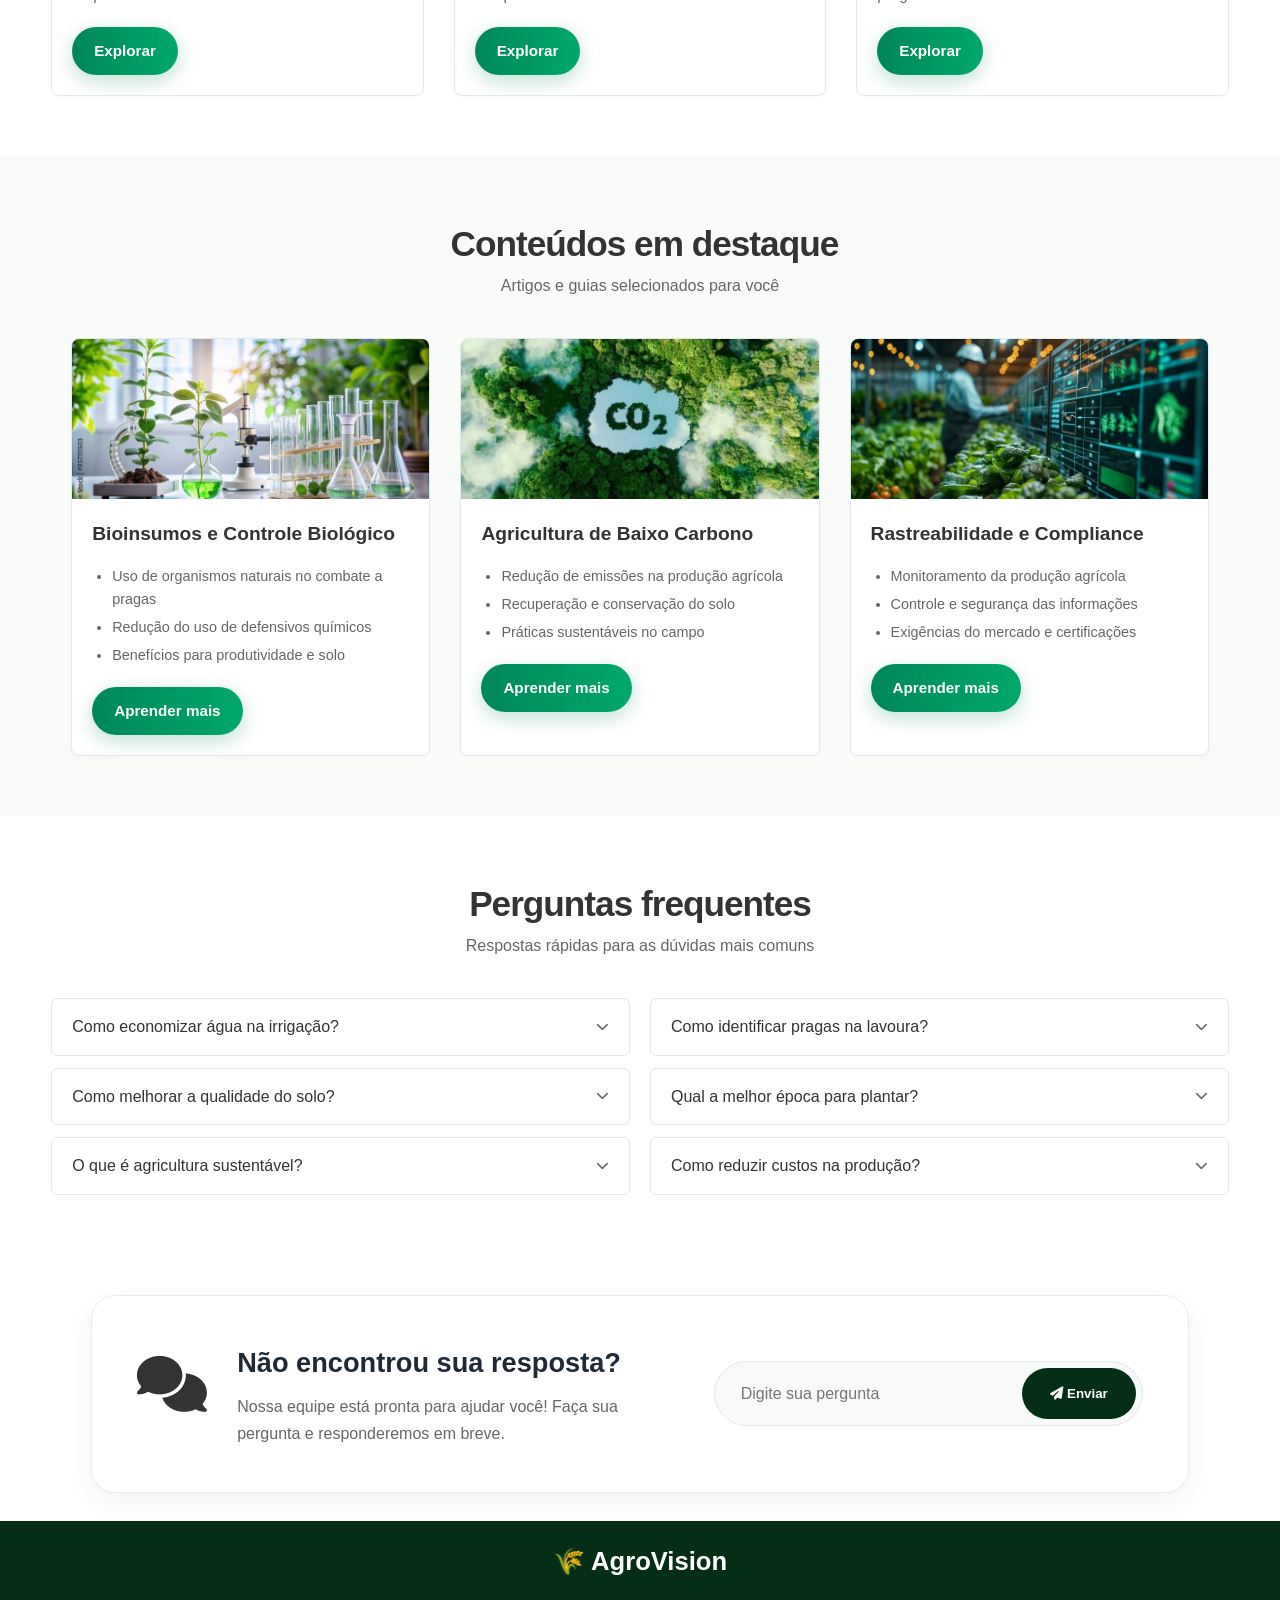
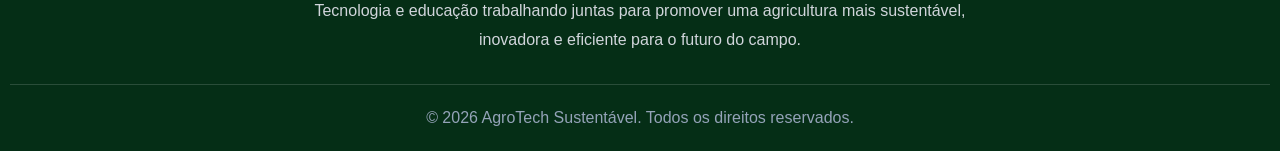
==== commit 2b46ae00: "2025 to 2026" ====
--- a/modulos/conhecimento/conhecimento.html
+++ b/modulos/conhecimento/conhecimento.html
@@ -425,7 +425,7 @@
     </div>
 
     <div class="copyright">
-        <p>&copy; 2025 AgroTech Sustentável. Todos os direitos reservados.</p>
+        <p>&copy; 2026 AgroTech Sustentável. Todos os direitos reservados.</p>
     </div>
 
 </footer>
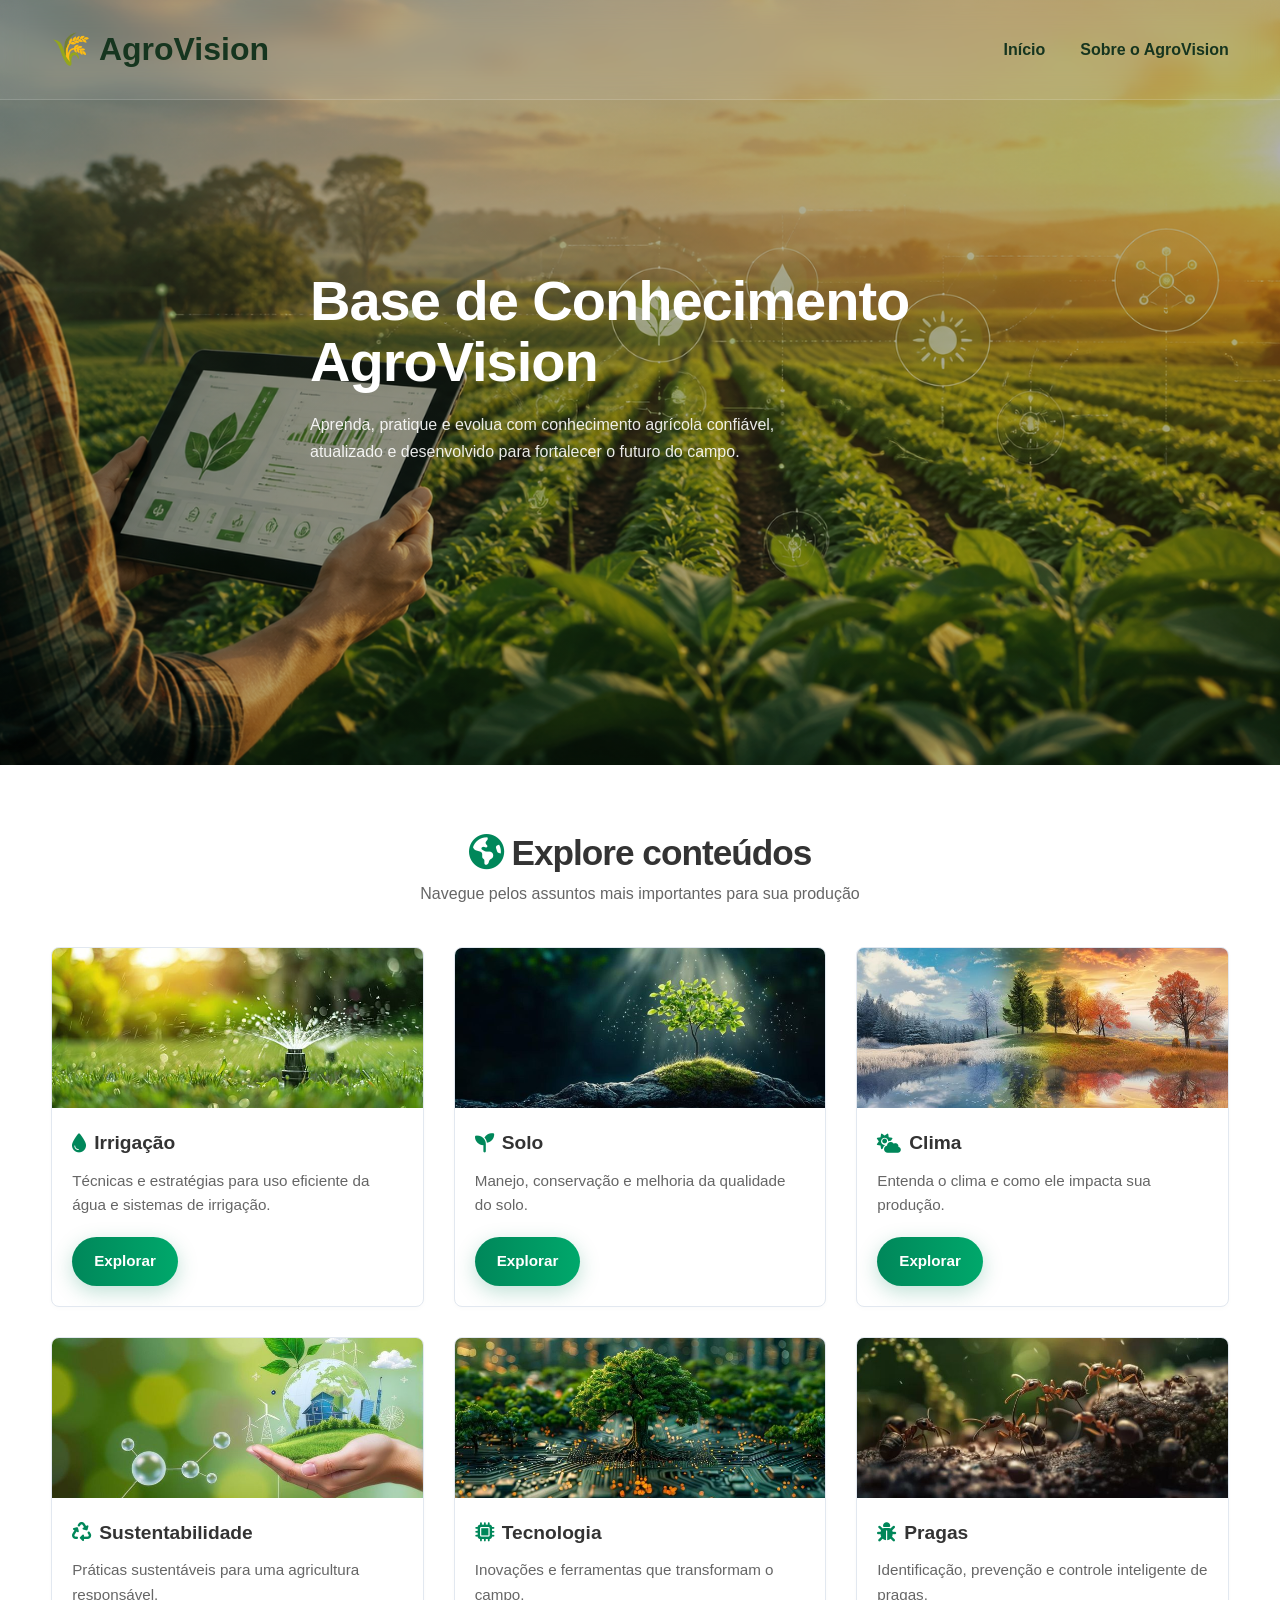
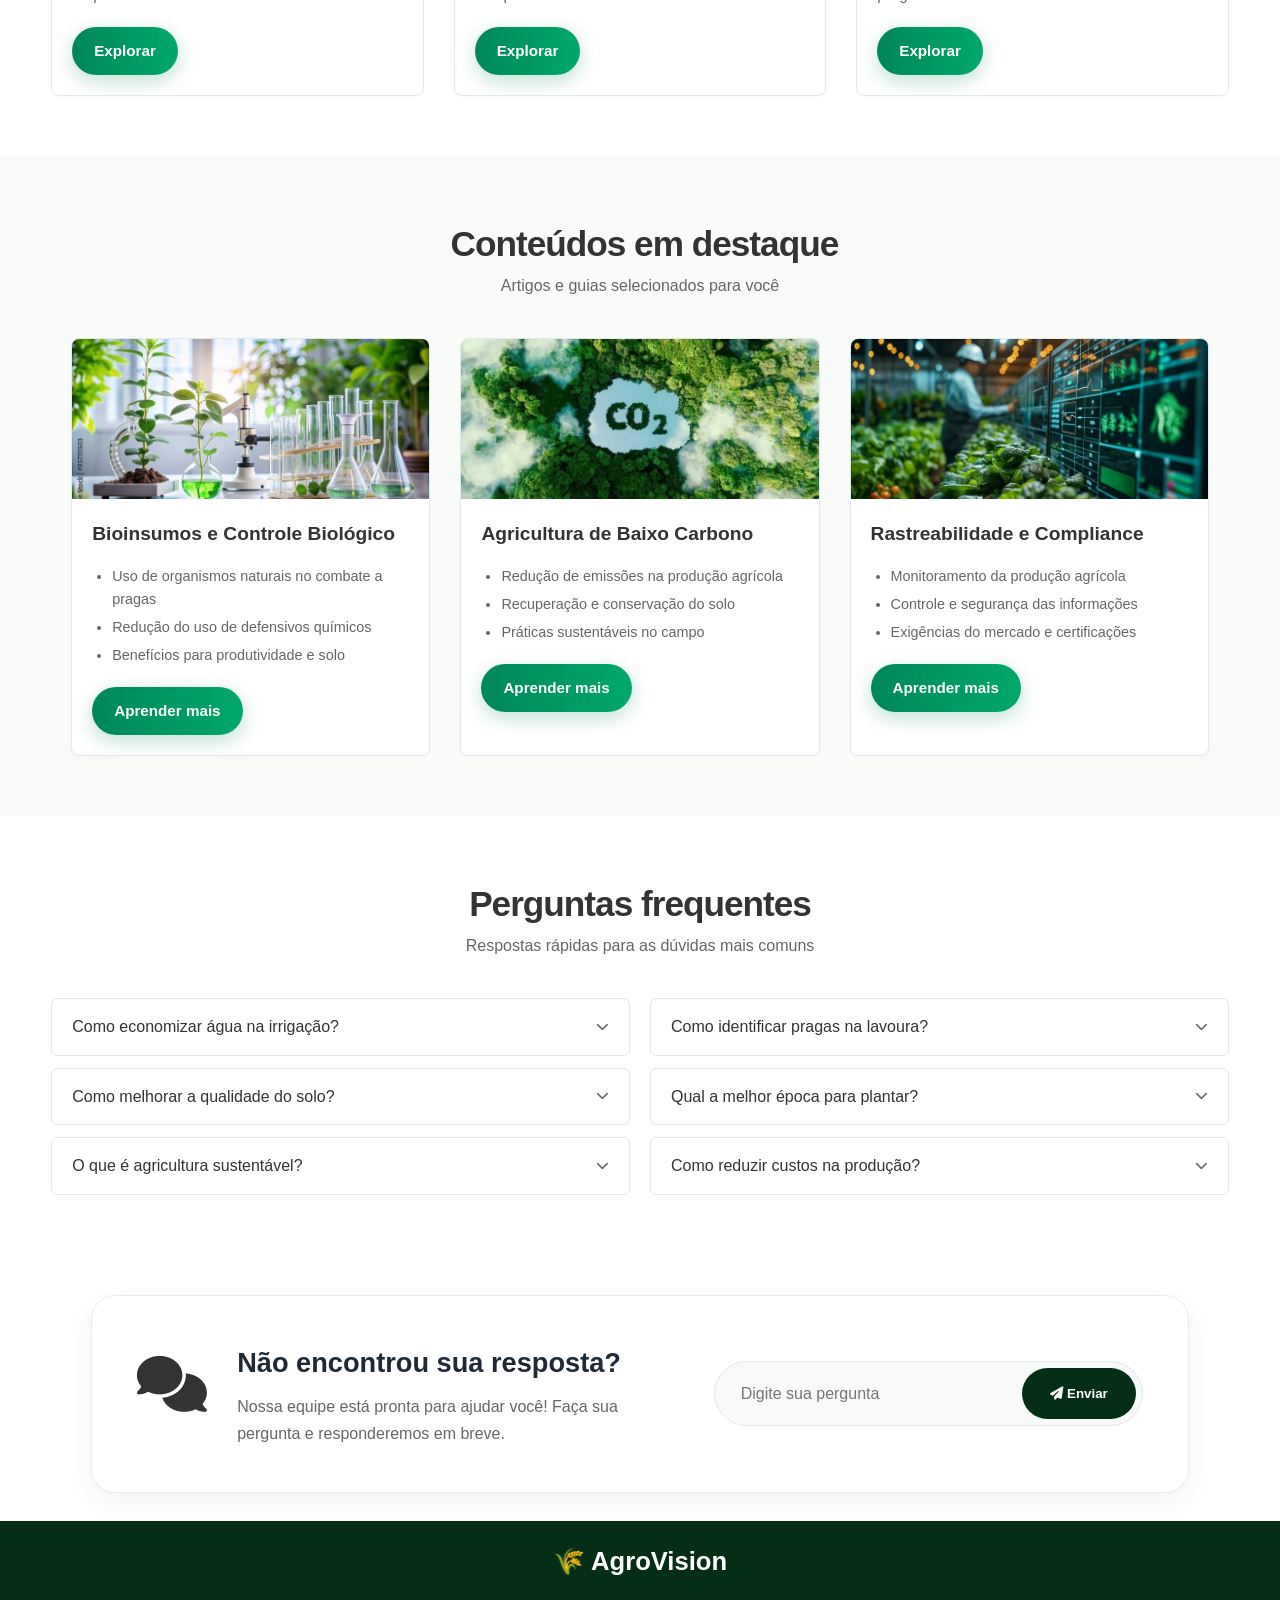
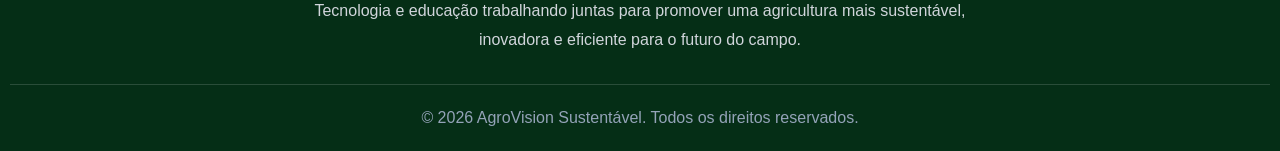
==== commit a14f1212: "melhorias" ====
--- a/modulos/conhecimento/conhecimento.html
+++ b/modulos/conhecimento/conhecimento.html
@@ -3,7 +3,7 @@
 <head>
     <meta charset="UTF-8">
     <meta name="viewport" content="width=device-width, initial-scale=1.0">
-    <title>Base de Conhecimento - AgroTech</title>
+    <title>Base de Conhecimento - AgroVision</title>
     <link rel="stylesheet" href="conhecimento.css">
     <!-- FontAwesome para os ícones (opcional, ou use seus próprios SVGs) -->
     <link rel="stylesheet"
@@ -32,7 +32,7 @@
     <!-- Hero Section -->
     <section class="hero">
     <div class="container">
-        <h1>Base de Conhecimento AgroTech</h1>
+        <h1>Base de Conhecimento AgroVision</h1>
 
         <p>
             Aprenda, pratique e evolua com conhecimento agrícola confiável,
@@ -425,7 +425,7 @@
     </div>
 
     <div class="copyright">
-        <p>&copy; 2026 AgroTech Sustentável. Todos os direitos reservados.</p>
+        <p>&copy; 2026 AgroVision Sustentável. Todos os direitos reservados.</p>
     </div>
 
 </footer>
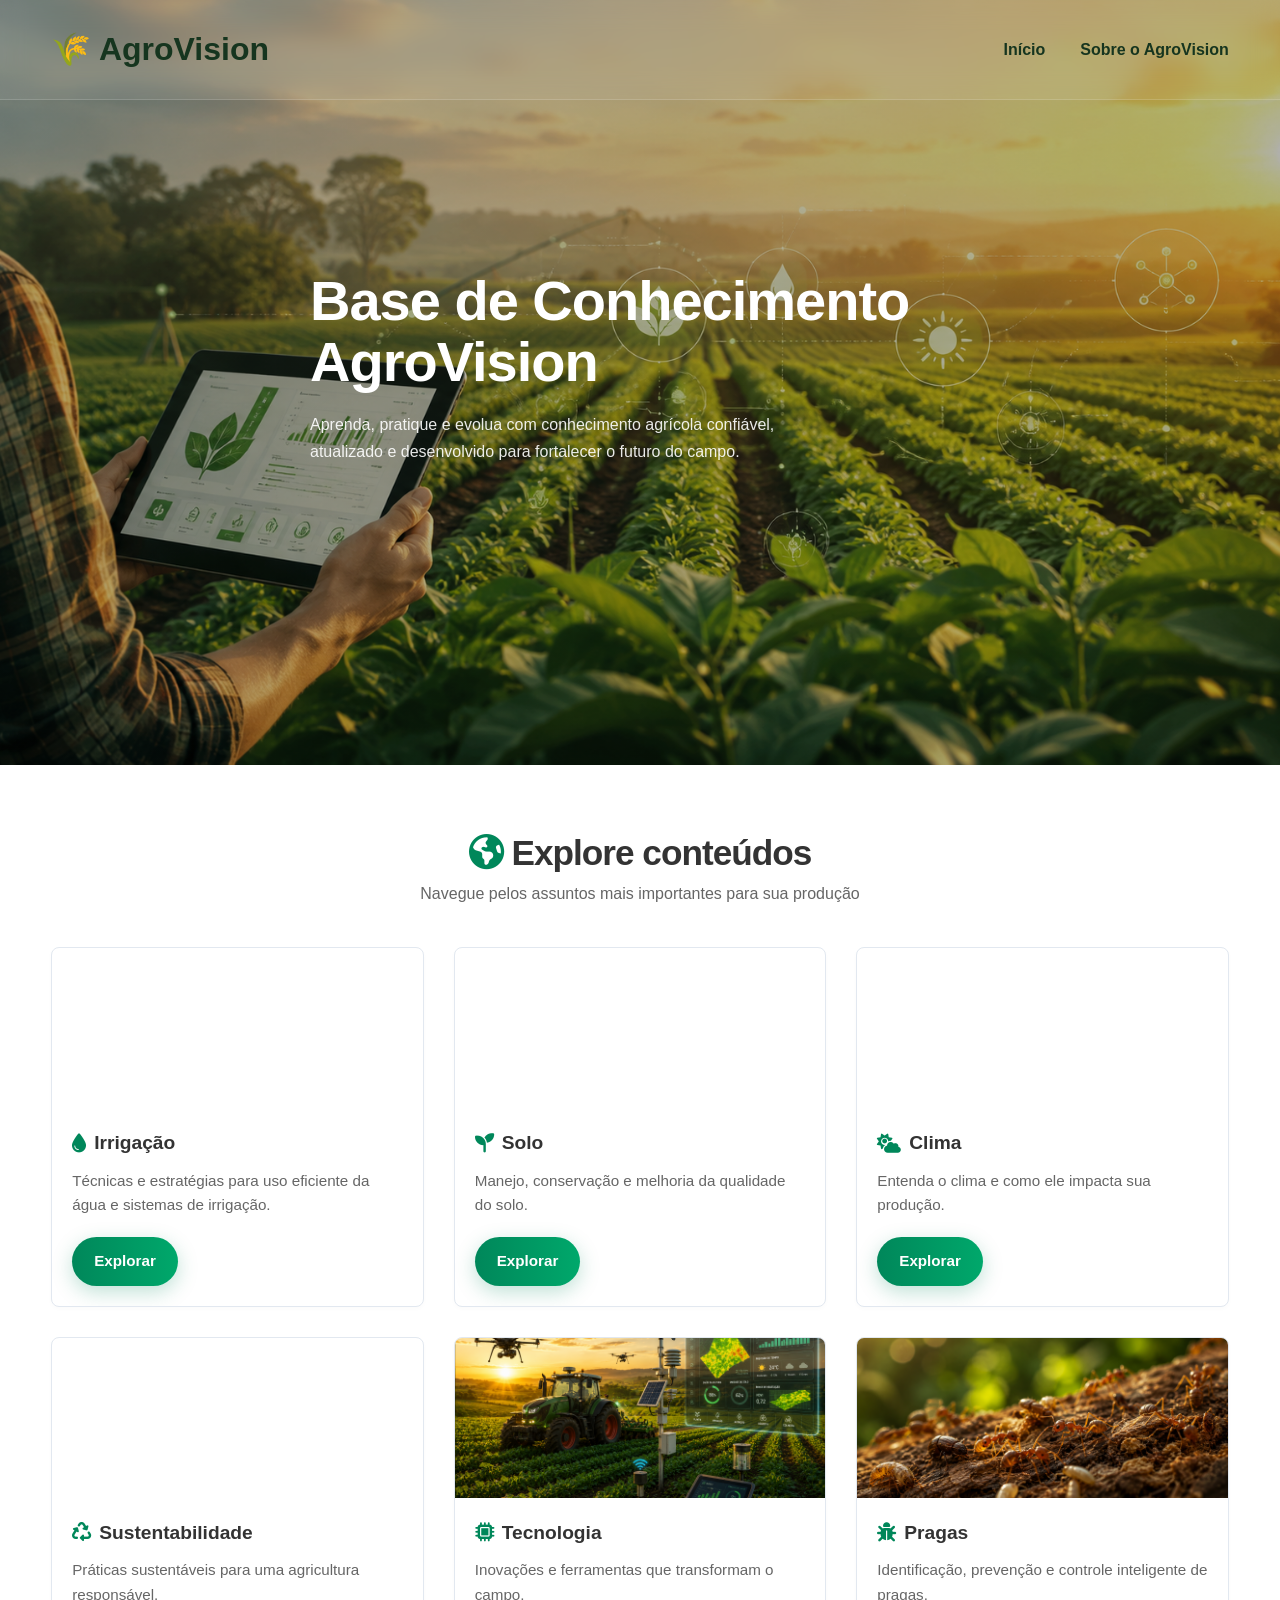
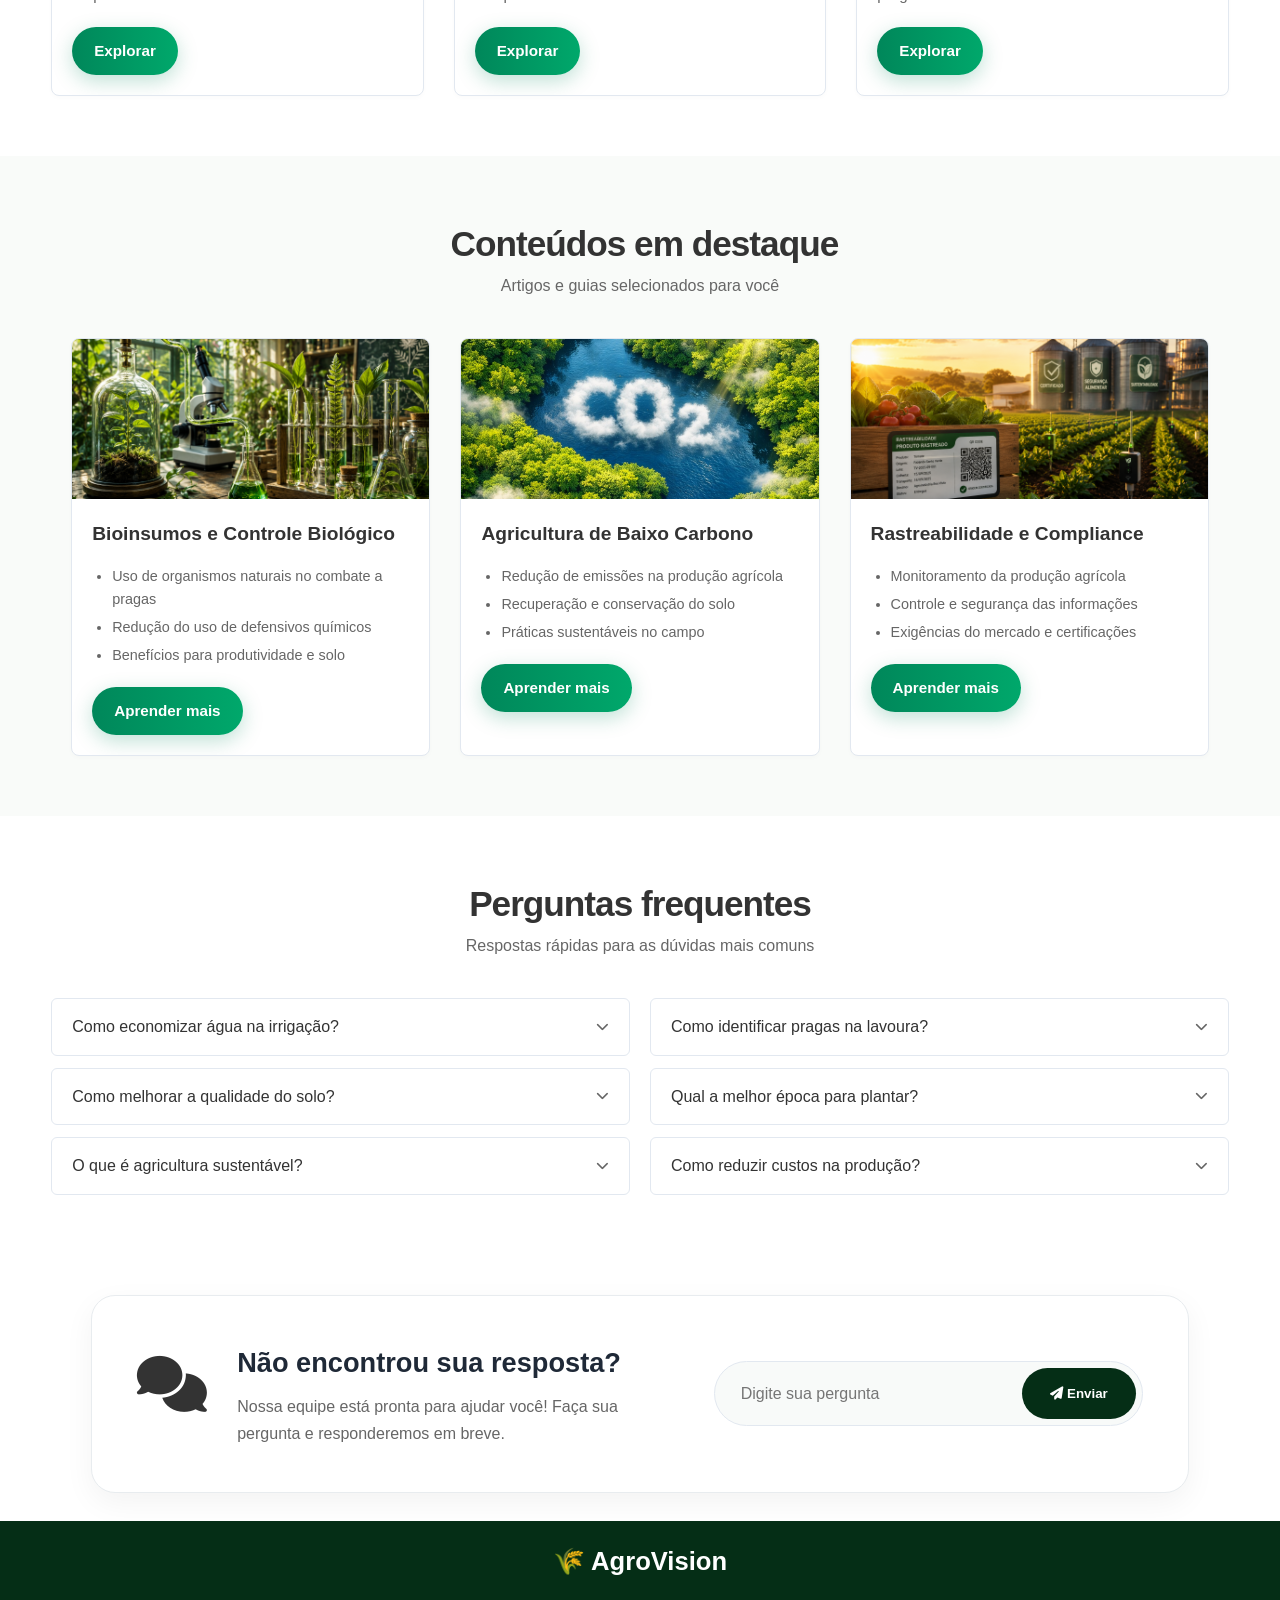
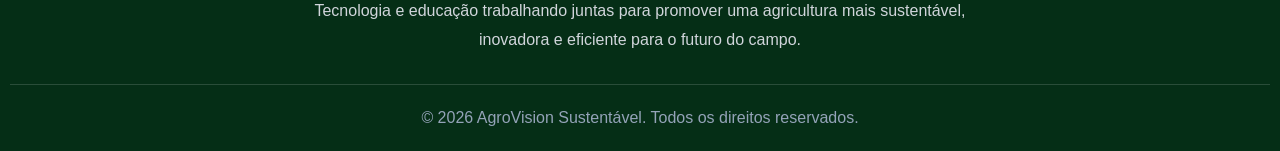
==== commit ad86cb78: "img e htmls" ====
--- a/modulos/conhecimento/conhecimento.html
+++ b/modulos/conhecimento/conhecimento.html
@@ -53,7 +53,7 @@
 <div class="card-category">
 
     <div class="card-img"
-    style="background-image:url('/img/conhecimento/bannerirrigar_BDC.jpeg');">
+    style="background-image:url('/img/conhecimento/bannerirrigar_BDC.png');">
     </div>
 
     <div class="card-content">
@@ -77,7 +77,7 @@
 <div class="card-category">
 
     <div class="card-img"
-    style="background-image:url('/img/conhecimento/bannersolo_BDC.jpeg');">
+    style="background-image:url('/img/conhecimento/bannersolo_BDC.png');">
     </div>
 
     <div class="card-content">
@@ -129,7 +129,7 @@
 <div class="card-category">
 
     <div class="card-img"
-    style="background-image:url('/img/conhecimento/bannersustentabilidade_BDC.jpeg');">
+    style="background-image:url('/img/conhecimento/bannersustentabilidade_BDC.png');">
     </div>
 
     <div class="card-content">
@@ -155,7 +155,7 @@
 <div class="card-category">
 
     <div class="card-img"
-    style="background-image:url('/img/conhecimento/bannertech_BDC.jpeg');">
+    style="background-image:url('/img/conhecimento/bannertech_BDC.png');">
     </div>
 
     <div class="card-content">
@@ -181,7 +181,7 @@
 <div class="card-category">
 
     <div class="card-img"
-    style="background-image:url('/img/conhecimento/bannerpragas_BDC.jpeg');">
+    style="background-image:url('/img/conhecimento/bannerpragas_BDC.png');">
     </div>
 
     <div class="card-content">
@@ -226,7 +226,7 @@
 <div class="card-featured">
 
 <div class="card-img"
-style="background-image:url('/img/conhecimento/bannerbio_BDC.jpeg');">
+style="background-image:url('/img/conhecimento/bannerbio_BDC.png');">
 </div>
 
 <div class="card-content">
@@ -284,7 +284,7 @@
 <div class="card-featured">
 
 <div class="card-img"
-style="background-image:url('/img/conhecimento/bannermonitorar_BDC.jpeg');">
+style="background-image:url('/img/conhecimento/bannermonitorar_BDC.png');">
 </div>
 
 <div class="card-content">
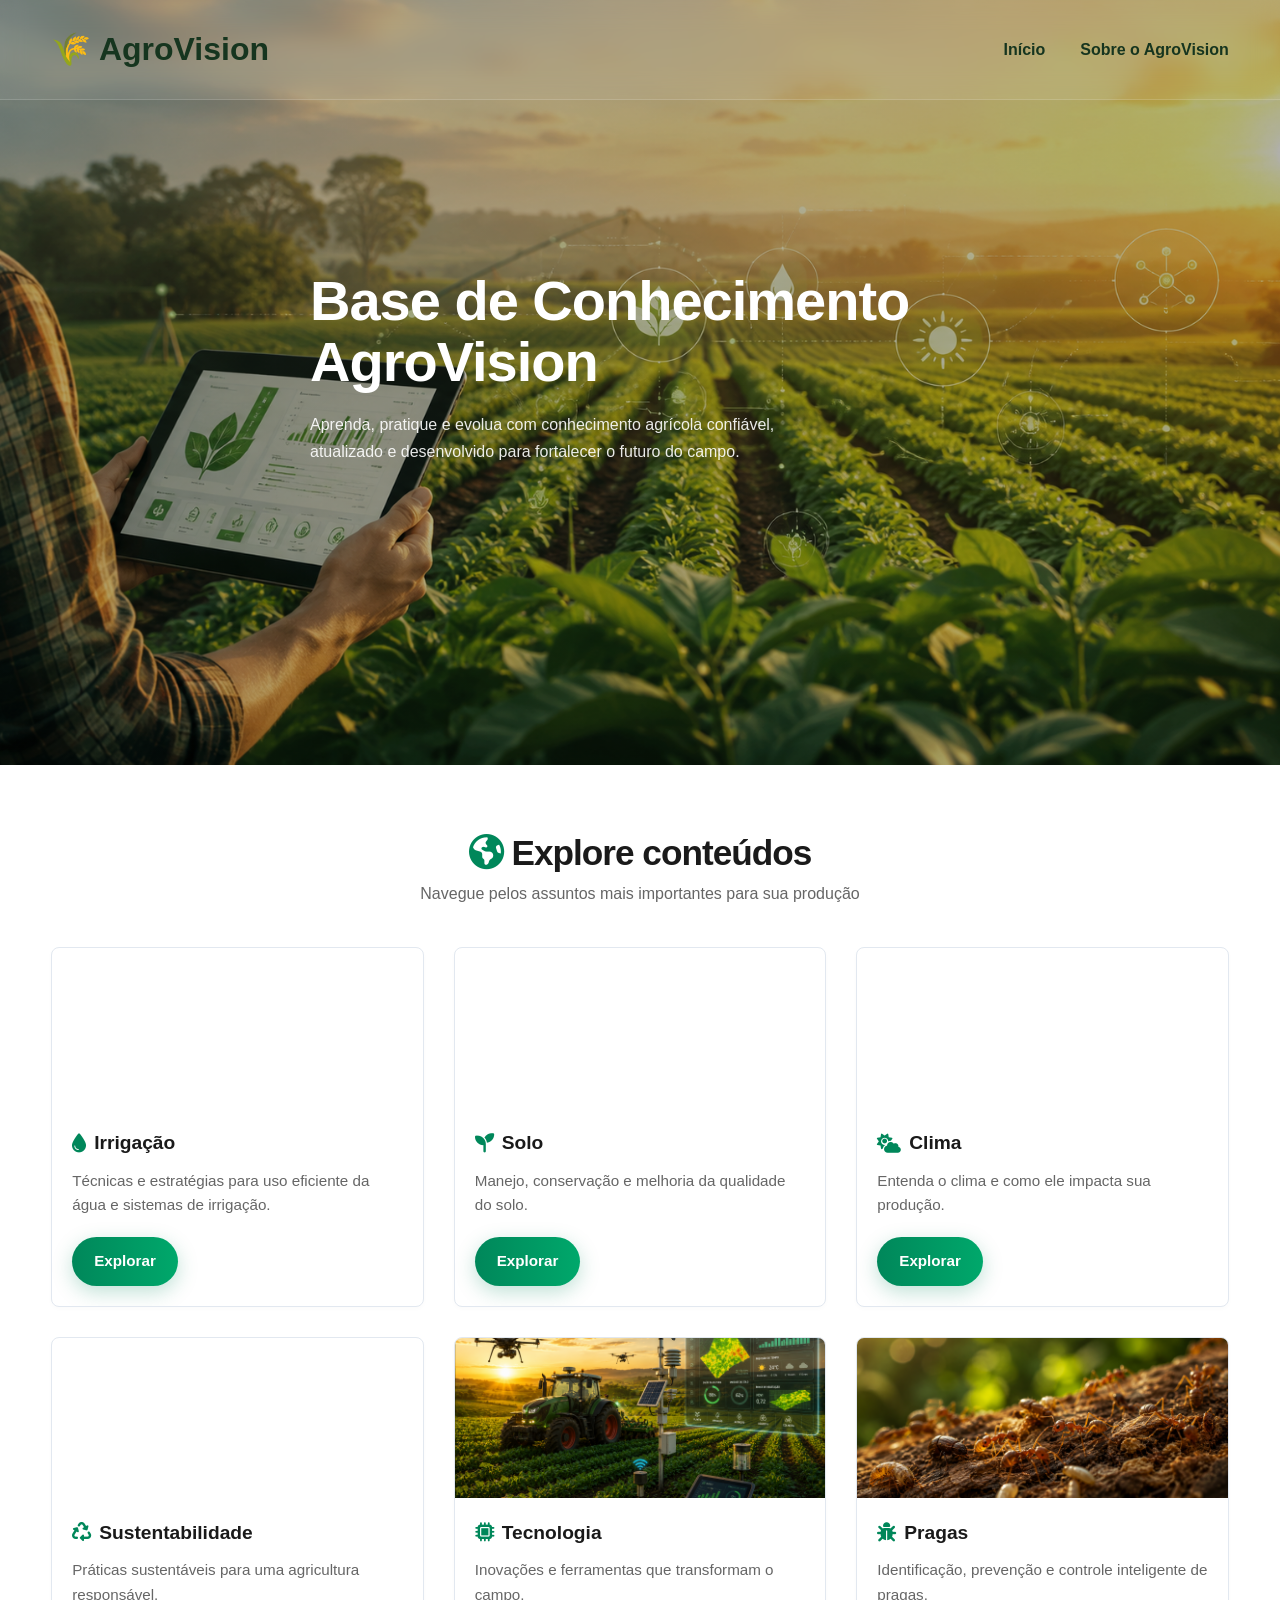
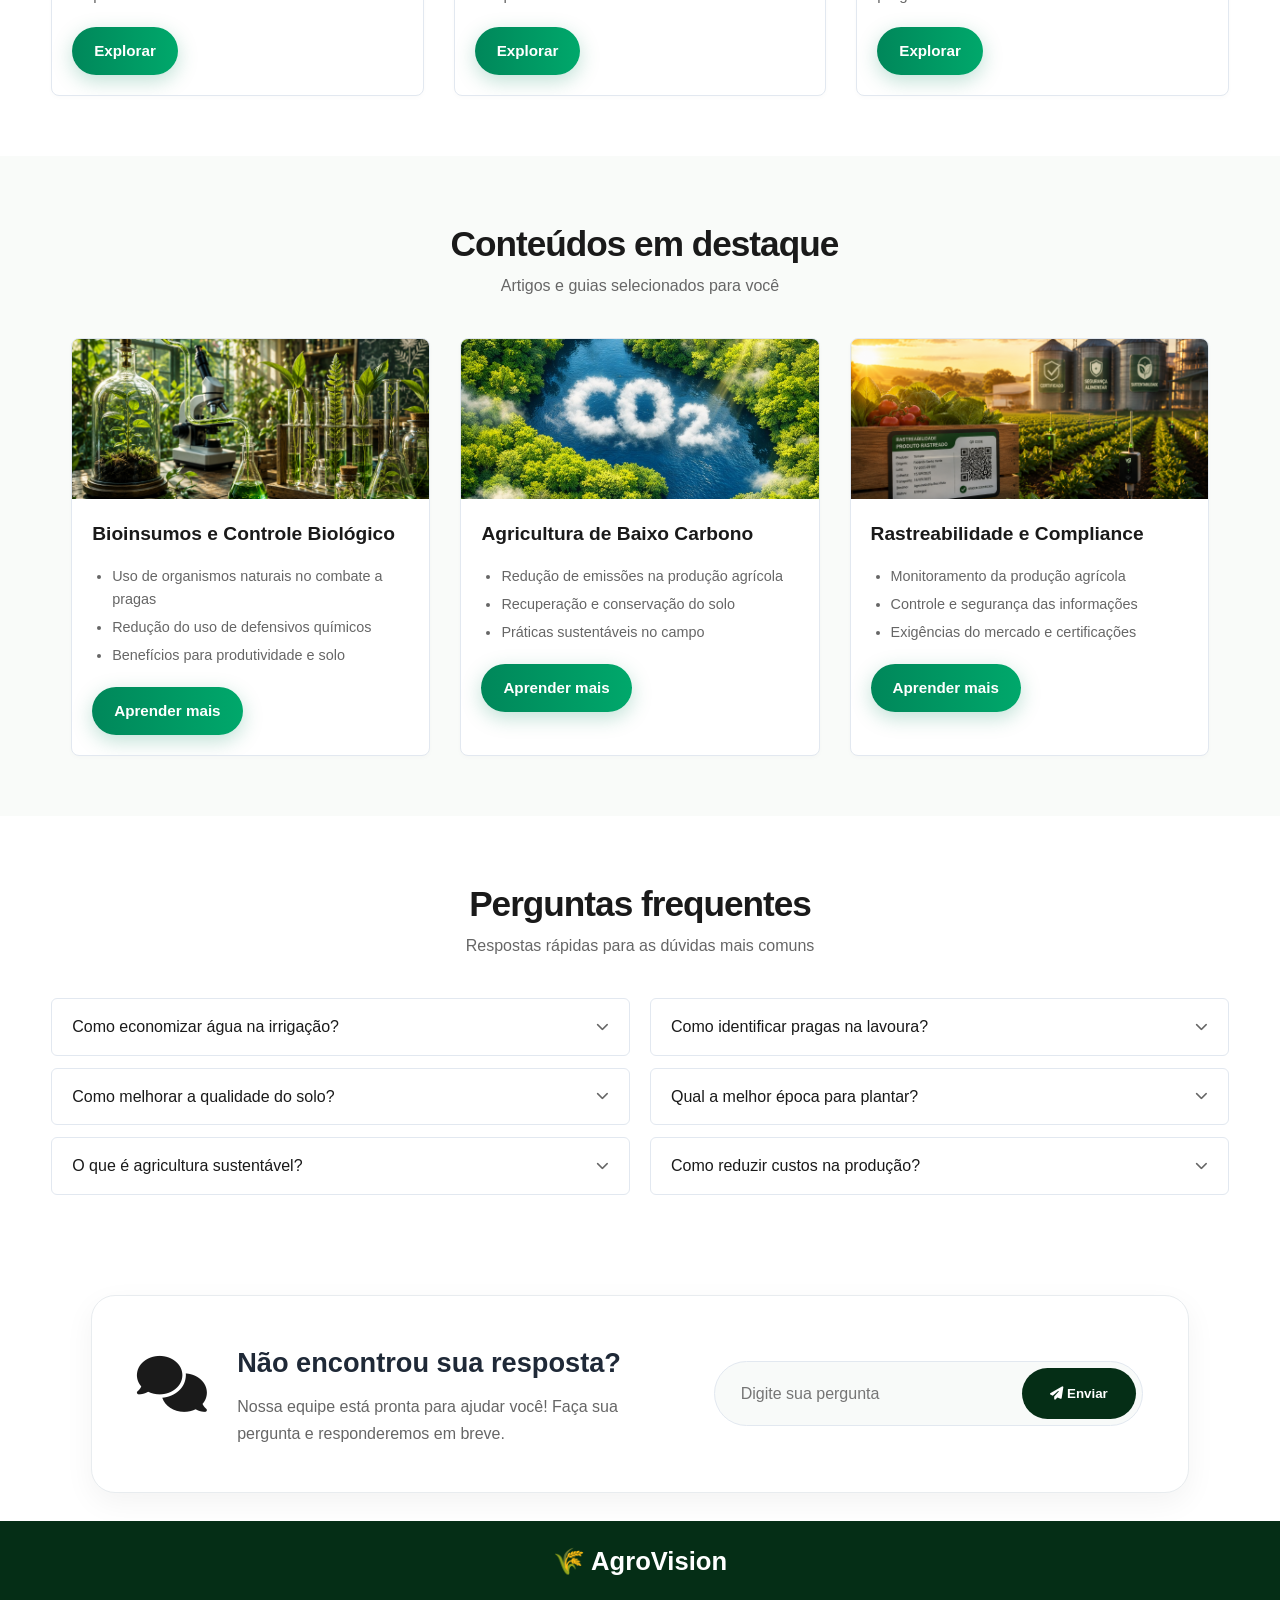
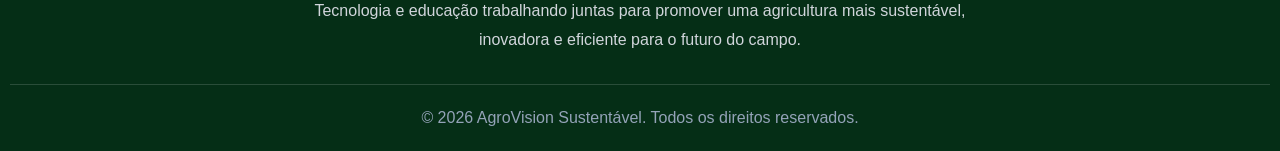
==== commit 984b602e: "salvar" ====
--- a/modulos/conhecimento/conhecimento.html
+++ b/modulos/conhecimento/conhecimento.html
@@ -9,7 +9,10 @@
     <link rel="stylesheet"
 href="https://cdnjs.cloudflare.com/ajax/libs/font-awesome/6.5.2/css/all.min.css">
 <link rel="stylesheet" href="/css/global.css">
-<script src="/js/global.js"></script>
+    <link rel="stylesheet" href="/css/partial.css">
+    <script src="/js/global.js"></script>
+    <script src="/js/partial.js"></script>
+
 </head>
 <body>
 
--- a/css/global.css
+++ b/css/global.css
@@ -1,138 +1,132 @@
-/* ========================================
-   CONTAINER
-======================================== */
+/* ==========================
+   BASE DO SISTEMA
+========================== */
 
-.container {
-    width: 92%;
-    max-width: 1400px;
-    margin: 0 auto;
+:root{
+  --bg: #ffffff;
+  --text: #1a1a1a;
+  --panel: #f2f2f2;
+  --shadow: rgba(0,0,0,0.15);
 }
 
-/* ========================================
-   HEADER
-======================================== */
+/* ==========================
+   ESTILO GLOBAL NORMAL
+========================== */
 
-.header {
-    position: fixed;
-    top: 0;
-    left: 0;
-    width: 100%;
-    z-index: 999;
-    backdrop-filter: blur(12px);
-    background: rgba(255,255,255,0.08);
-    border-bottom: 1px solid rgba(255,255,255,0.15);
-    transition: .3s;
+body{
+  margin:0;
+  padding:0;
+  background:var(--bg);
+  color:var(--text);
+  transition: all 0.3s ease;
 }
 
-/* ========================================
-   NAVBAR
-======================================== */
-
-.nav {
-    display: flex;
-    justify-content: space-between;
-    align-items: center;
-    padding: 24px 0;
+/* imagens não quebram no modo */
+img{
+  transition: filter 0.3s ease, transform 0.3s ease;
 }
 
-/* ========================================
-   LOGO
-======================================== */
+/* ==========================
+   MODO ESCURO (preto e branco)
+========================== */
 
-.logo {
-    display: flex;
-    align-items: center;
-    gap: 12px;
-    font-size: 2rem;
-    font-weight: 800;
-    color: #16351f;
+body.modo-escuro{
+  --bg: #000000;
+  --text: #ffffff;
+  --panel: #111111;
 }
 
-/* ========================================
-   MENU
-======================================== */
-
-nav ul {
-    display: flex;
-    align-items: center;
-    gap: 35px;
-    list-style: none;
+body.modo-escuro img{
+  filter: grayscale(100%) brightness(0.6);
 }
 
-nav a {
-    text-decoration: none;
-    color: #16351f;
-    font-size: 1rem;
-    font-weight: 600;
-    position: relative;
-    transition: .3s;
+/* ==========================
+   MODO LEITURA (alaranjado suave)
+========================== */
+
+body.modo-leitura{
+  --bg: #2b1d10;
+  --text: #ffd6a0;
+  --panel: #3a2412;
 }
 
-/* LINHA MENU */
-
-nav a::after {
-    content: '';
-    position: absolute;
-    left: 0;
-    bottom: -6px;
-    width: 0;
-    height: 2px;
-    background: #2E7D32;
-    transition: .3s;
+body.modo-leitura img{
+  filter: sepia(60%) brightness(0.9) saturate(1.2);
 }
 
-nav a:hover::after {
-    width: 100%;
+/* ==========================
+   ZOOM GLOBAL
+========================== */
+
+body.zoom-1{
+  transform: scale(1);
+  transform-origin: top left;
 }
 
-nav a.active::after {
-    width: 100%;
+body.zoom-2{
+  transform: scale(1.1);
+  transform-origin: top left;
 }
 
-/* FOOTER */
-
-footer {
-    width: 100%;
-    background: #052e16;
-    color: white;
-    padding: 20px 10px;
+body.zoom-3{
+  transform: scale(1.2);
+  transform-origin: top left;
 }
 
-.footer-grid {
-    max-width: 1200px;
-    margin: 0 auto;
-    display: flex;
-    justify-content: center;
-    align-items: center;
+/* ==========================
+   BOTÃO DE ACESSIBILIDADE
+========================== */
+
+#btnAcessibilidade{
+  position:fixed;
+  bottom:20px;
+  right:20px;
+  width:60px;
+  height:60px;
+  border-radius:50%;
+  background:#ffffff;
+  border:none;
+  box-shadow:0 4px 10px var(--shadow);
+  cursor:pointer;
+  z-index:99999;
+  display:flex;
+  justify-content:center;
+  align-items:center;
 }
 
-.footer-brand {
-    text-align: center;
-    max-width: 700px;
+#btnAcessibilidade img{
+  width:40px;
+  height:40px;
 }
 
-.footer-brand h3 {
-    font-size: 1.6rem;
-    margin-bottom: 15px;
+/* ==========================
+   PAINEL DE ACESSIBILIDADE
+========================== */
+
+#painelAcessibilidade{
+  position:fixed;
+  bottom:90px;
+  right:20px;
+  width:220px;
+  background:var(--panel);
+  border-radius:10px;
+  padding:10px;
+  box-shadow:0 4px 10px var(--shadow);
+  display:none;
+  z-index:99999;
 }
 
-.footer-brand p {
-    color: #d1d5db;
-    line-height: 1.8;
+#painelAcessibilidade button{
+  width:100%;
+  margin:5px 0;
+  padding:8px;
+  border:none;
+  cursor:pointer;
+  border-radius:6px;
+  background:#ddd;
+  font-weight:bold;
 }
 
-.copyright {
-    border-top: 1px solid rgba(255,255,255,.15);
-    margin-top: 30px;
-    padding-top: 20px;
-    text-align: center;
-    color: #94a3b8;
-}
-
-/* RESPONSIVO FOOTER */
-
-@media(max-width: 768px) {
-    .footer-brand h3 {
-        font-size: 1.2rem;
-    }
-}
+#painelAcessibilidade button:hover{
+  background:#bbb;
+}
--- a/css/partial.css
+++ b/css/partial.css
@@ -0,0 +1,138 @@
+/* ========================================
+   CONTAINER
+======================================== */
+
+.container {
+    width: 92%;
+    max-width: 1400px;
+    margin: 0 auto;
+}
+
+/* ========================================
+   HEADER
+======================================== */
+
+.header {
+    position: fixed;
+    top: 0;
+    left: 0;
+    width: 100%;
+    z-index: 999;
+    backdrop-filter: blur(12px);
+    background: rgba(255,255,255,0.08);
+    border-bottom: 1px solid rgba(255,255,255,0.15);
+    transition: .3s;
+}
+
+/* ========================================
+   NAVBAR
+======================================== */
+
+.nav {
+    display: flex;
+    justify-content: space-between;
+    align-items: center;
+    padding: 24px 0;
+}
+
+/* ========================================
+   LOGO
+======================================== */
+
+.logo {
+    display: flex;
+    align-items: center;
+    gap: 12px;
+    font-size: 2rem;
+    font-weight: 800;
+    color: #16351f;
+}
+
+/* ========================================
+   MENU
+======================================== */
+
+nav ul {
+    display: flex;
+    align-items: center;
+    gap: 35px;
+    list-style: none;
+}
+
+nav a {
+    text-decoration: none;
+    color: #16351f;
+    font-size: 1rem;
+    font-weight: 600;
+    position: relative;
+    transition: .3s;
+}
+
+/* LINHA MENU */
+
+nav a::after {
+    content: '';
+    position: absolute;
+    left: 0;
+    bottom: -6px;
+    width: 0;
+    height: 2px;
+    background: #2E7D32;
+    transition: .3s;
+}
+
+nav a:hover::after {
+    width: 100%;
+}
+
+nav a.active::after {
+    width: 100%;
+}
+
+/* FOOTER */
+
+footer {
+    width: 100%;
+    background: #052e16;
+    color: white;
+    padding: 20px 10px;
+}
+
+.footer-grid {
+    max-width: 1200px;
+    margin: 0 auto;
+    display: flex;
+    justify-content: center;
+    align-items: center;
+}
+
+.footer-brand {
+    text-align: center;
+    max-width: 700px;
+}
+
+.footer-brand h3 {
+    font-size: 1.6rem;
+    margin-bottom: 15px;
+}
+
+.footer-brand p {
+    color: #d1d5db;
+    line-height: 1.8;
+}
+
+.copyright {
+    border-top: 1px solid rgba(255,255,255,.15);
+    margin-top: 30px;
+    padding-top: 20px;
+    text-align: center;
+    color: #94a3b8;
+}
+
+/* RESPONSIVO FOOTER */
+
+@media(max-width: 768px) {
+    .footer-brand h3 {
+        font-size: 1.2rem;
+    }
+}
